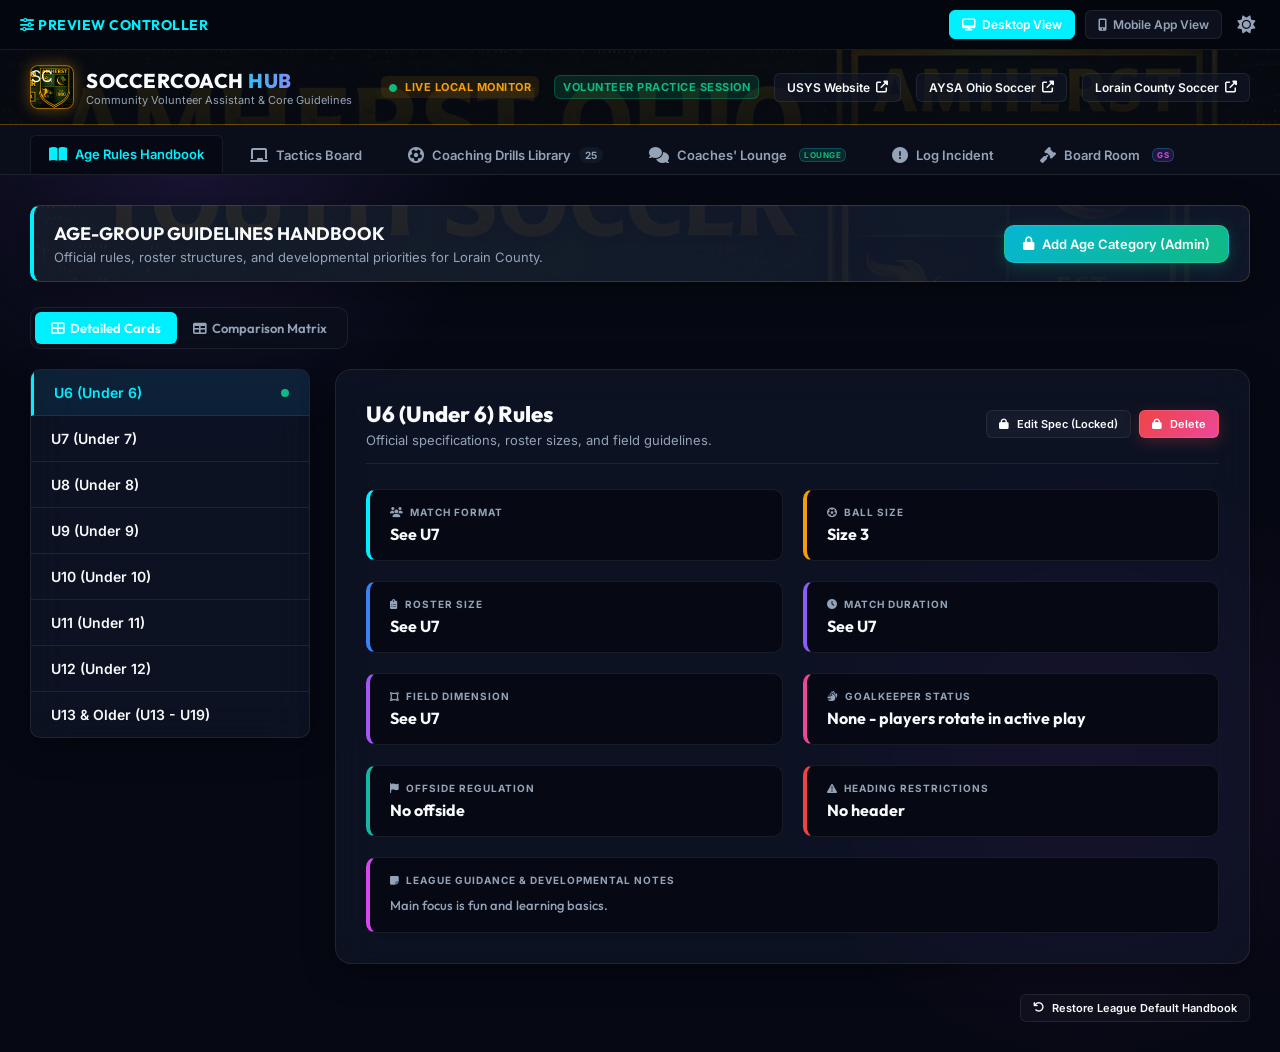
==== index.html @ 6dbfb620 "Add files via upload" ====
<!DOCTYPE html>
<html lang="en">
<head>
  <meta charset="UTF-8">
  <meta name="viewport" content="width=device-width, initial-scale=1.0">
  <title>SoccerCoach Hub - Volunteer Coaching App</title>
  <!-- FontAwesome Icons -->
  <link rel="stylesheet" href="https://cdnjs.cloudflare.com/ajax/libs/font-awesome/6.4.0/css/all.min.css">
  <!-- Main Stylesheet -->
  <link rel="stylesheet" href="app.css">
  <!-- PWA Manifest -->
  <link rel="manifest" href="manifest.json">
  <meta name="theme-color" content="#0f172a">
  <link rel="icon" type="image/png" href="https://cdn-icons-png.flaticon.com/512/53/53283.png">
</head>
<body>

  <!-- Top Display Layout Selector -->
  <header class="mode-selector">
    <div class="selector-title">
      <i class="fas fa-sliders-h"></i> PREVIEW CONTROLLER
    </div>
    <div class="selector-buttons">
      <button id="layout-desktop" class="btn-mode active">
        <i class="fas fa-desktop"></i> Desktop View
      </button>
      <button id="layout-mobile" class="btn-mode">
        <i class="fas fa-mobile-alt"></i> Mobile App View
      </button>
      <button id="theme-toggle" class="btn-theme-toggle" title="Toggle Dark/Light Mode">
        <i class="fas fa-sun"></i>
      </button>
    </div>
  </header>

  <!-- App Wrapper -->
  <div class="app-container">

    <!-- 1. MOBILE DEVICE FRAME PREVIEW -->
    <div id="mobile-view-wrapper" class="device-frame-wrapper">
      <div class="iphone-frame">
        <div class="dynamic-island"></div>
        <div class="iphone-status-bar">
          <span>4:49</span>
          <div style="display: flex; gap: 4px; align-items: center;">
            <i class="fas fa-signal"></i>
            <i class="fas fa-wifi"></i>
            <i class="fas fa-battery-full"></i>
          </div>
        </div>
        
        <!-- Mobile Main App Viewport -->
        <div class="iphone-screen">
          <!-- Views will be moved here in Mobile mode -->
          <div id="mobile-app-header" style="padding: 15px 20px; background: var(--bg-sidebar); border-bottom: 1px solid var(--border-color); display: flex; justify-content: space-between; align-items: center;">
            <span style="font-family: var(--font-title); font-size: 16px; font-weight: 800; color: var(--primary);">SoccerCoach PWA</span>
            <span class="badge-item hub" style="font-size: 9px; padding: 2px 6px;">Mobile Mode</span>
          </div>
          
          <div id="mobile-view-content-target">
            <!-- App views dynamically move in here -->
          </div>

          <!-- Bottom Navigation Tab Bar (Simulated Mobile Nav) -->
          <nav class="mobile-nav-bar">
            <button class="mobile-nav-item active" data-view="handbook">
              <i class="fas fa-book"></i>
              <span>Handbook</span>
            </button>
            <button class="mobile-nav-item" data-view="lineup">
              <i class="fas fa-chalkboard"></i>
              <span>Tactics</span>
            </button>
            <button class="mobile-nav-item" data-view="drills">
              <i class="fas fa-futbol"></i>
              <span>Drills</span>
            </button>
            <button class="mobile-nav-item" data-view="lounge">
              <i class="fas fa-comments"></i>
              <span>Lounge</span>
            </button>
            <button class="mobile-nav-item" data-view="complaints">
              <i class="fas fa-exclamation-triangle"></i>
              <span>Log Incident</span>
            </button>
            <button class="mobile-nav-item" data-view="board">
              <i class="fas fa-lock"></i>
              <span>Board Room</span>
            </button>
          </nav>
          <div class="home-indicator"></div>
        </div>
      </div>
    </div>

    <!-- 2. DESKTOP PORTAL PREVIEW -->
    <div id="desktop-view-wrapper" class="desktop-portal-wrapper">
      <!-- Desktop Hub Header (matches Screenshot 2) -->
      <header class="desktop-header">
        <div class="logo-section">
          <div class="app-logo">SC</div>
          <div class="logo-text">
            <h1>SOCCERCOACH <span>HUB</span></h1>
            <p>Community Volunteer Assistant & Core Guidelines</p>
          </div>
        </div>
        <div class="header-badges-links">
          <span class="badge-item monitor"><i class="fas fa-circle" style="color: var(--success); font-size: 8px; margin-right: 4px;"></i> Live Local Monitor</span>
          <span class="badge-item practice">Volunteer Practice Session</span>
          <a href="https://www.usys.org" target="_blank" class="header-link-btn">USYS Website <i class="fas fa-external-link-alt"></i></a>
          <a href="https://www.ohioathletics.org" target="_blank" class="header-link-btn">AYSA Ohio Soccer <i class="fas fa-external-link-alt"></i></a>
          <a href="#" class="header-link-btn">Lorain County Soccer <i class="fas fa-external-link-alt"></i></a>
        </div>
      </header>

      <!-- Desktop Tabs Bar (matches Screenshot 2) -->
      <nav class="desktop-nav-tabs">
        <button class="nav-tab-btn active" data-view="handbook">
          <i class="fas fa-book-open"></i> Age Rules Handbook
        </button>
        <button class="nav-tab-btn" data-view="lineup">
          <i class="fas fa-chalkboard"></i> Tactics Board
        </button>
        <button class="nav-tab-btn" data-view="drills">
          <i class="fas fa-futbol"></i> Coaching Drills Library <span class="tab-count drills-count-badge">5</span>
        </button>
        <button class="nav-tab-btn" data-view="lounge">
          <i class="fas fa-comments"></i> Coaches' Lounge <span class="badge-item hub" style="font-size: 8px; background: rgba(16,185,129,0.15); color: var(--success); padding: 1px 4px; margin-left: 4px;">LOUNGE</span>
        </button>
        <button class="nav-tab-btn" data-view="complaints">
          <i class="fas fa-exclamation-circle"></i> Log Incident
        </button>
        <button class="nav-tab-btn" data-view="board">
          <i class="fas fa-gavel"></i> Board Room <span class="badge-item hub" style="font-size: 8px; background: rgba(139,92,246,0.15); color: var(--accent); padding: 1px 4px; margin-left: 4px;">GS</span>
        </button>
      </nav>

      <!-- Desktop Main Viewport -->
      <div id="desktop-view-content-target" class="desktop-content-area">
        <!-- App views dynamically move in here -->
      </div>
    </div>

  </div>

  <!-- ========================================== -->
  <!-- REPOSITORIED APP VIEWS (SHARED CONTAINER)  -->
  <!-- ========================================== -->
  <div id="app-views-container">
    <div id="app-views">

      <!-- ========================================== -->
      <!-- VIEW: AGE RULES HANDBOOK                  -->
      <!-- ========================================== -->
      <section id="view-handbook" class="view-section active">
        <div class="welcome-banner">
          <div class="banner-text">
            <h2>AGE-GROUP GUIDELINES HANDBOOK</h2>
            <p>Official rules, roster structures, and developmental priorities for Lorain County.</p>
          </div>
          <button id="btn-add-agegroup" class="btn btn-success" onclick="openAddAgeGroupModal()">
            <i class="fas fa-plus"></i> Add Age Category
          </button>
        </div>

        <!-- Segmented Control View Selector -->
        <div class="segmented-control">
          <button id="handbook-view-cards-btn" class="btn-segmented active" onclick="toggleHandbookView('cards')">
            <i class="fas fa-th-large"></i> Detailed Cards
          </button>
          <button id="handbook-view-table-btn" class="btn-segmented" onclick="toggleHandbookView('table')">
            <i class="fas fa-table"></i> Comparison Matrix
          </button>
        </div>

        <!-- 1. Detailed Cards View -->
        <div id="handbook-cards-view" class="handbook-layout">
          <!-- Desktop/Mobile Sidebar list will render here -->
          <div id="handbook-list-desktop" class="sidebar-list"></div>
          
          <!-- Selected specifications display card -->
          <div class="handbook-details-wrapper">
            <div id="handbook-details-desktop" class="handbook-details"></div>
          </div>
        </div>

        <!-- 2. Comparison Table View -->
        <div id="handbook-table-view" class="table-view-wrapper" style="display: none;">
          <div class="table-responsive">
            <table class="comparison-table">
              <thead>
                <tr>
                  <th>Age Category</th>
                  <th>Match Format</th>
                  <th>Roster Size</th>
                  <th>Ball Size</th>
                  <th>Field Dimension</th>
                  <th>Match Duration</th>
                  <th>Offside Regulation</th>
                  <th>Heading Restrictions</th>
                  <th>Goalkeeper Status</th>
                  <th>Developmental Notes</th>
                </tr>
              </thead>
              <tbody id="comparison-table-body">
                <!-- Loaded Dynamically -->
              </tbody>
            </table>
          </div>
        </div>

        <div style="margin-top: 30px; display: flex; justify-content: flex-end;">
          <button class="btn btn-secondary btn-small" onclick="restoreHandbookDefaults()">
            <i class="fas fa-undo"></i> Restore League Default Handbook
          </button>
        </div>
      </section>

      <!-- ========================================== -->
      <!-- VIEW: TACTICS BOARD (LINEUP BUILDER)       -->
      <!-- ========================================== -->
      <section id="view-lineup" class="view-section">
        <div class="welcome-banner" style="border-left-color: #f59e0b;">
          <div class="banner-text">
            <h2>SOCCER FIELD TACTICS BOARD</h2>
            <p>Drag and drop player markers to set up formations. Customize names to show volunteer coaches and players where to line up.</p>
          </div>
          <button class="btn btn-secondary btn-small" onclick="resetPlayerPositions()">
            <i class="fas fa-undo"></i> Reset Layout
          </button>
        </div>

        <div class="tactics-layout">
          <!-- Field container -->
          <div class="soccer-field-wrapper">
            <div class="soccer-field" id="tactics-field">
              <div class="field-midline"></div>
              <div class="field-center-circle"></div>
              <div class="field-penalty-box-top"></div>
              <div class="field-penalty-box-bottom"></div>
              
              <!-- Draggable Player Tokens rendered via JS -->
            </div>
          </div>

          <!-- Players Names Input Panel -->
          <div class="tactics-inputs-panel">
            <h3 class="widget-title"><i class="fas fa-user-edit"></i> Edit Player Names</h3>
            <p style="font-size: 12px; color: var(--text-muted); margin-bottom: 15px;">Names entered below will sync automatically with the field tokens.</p>
            <div class="player-inputs-grid" id="player-inputs-container">
              <!-- JS will render 14 inputs -->
            </div>
          </div>
        </div>
      </section>

      <!-- ========================================== -->
      <!-- VIEW: DRILLS LIBRARY                      -->
      <!-- ========================================== -->
      <section id="view-drills" class="view-section">
        <div class="welcome-banner" style="border-left-color: var(--primary);">
          <div class="banner-text">
            <h2>COACHING DRILLS LIBRARY</h2>
            <p>Browse passing, dribbling, and physical drill guides. Add/edit walkthrough videos dynamically.</p>
          </div>
          <button id="btn-create-drill" class="btn btn-primary" onclick="openAddDrillModal()">
            <i class="fas fa-plus"></i> Create Drill
          </button>
        </div>

        <!-- Drills Catalog View Container -->
        <div id="drills-list-container">
          <div class="drills-filter-bar">
            <div class="search-wrapper">
              <i class="fas fa-search"></i>
              <input type="text" id="drill-search" class="search-input" placeholder="Search drills, keywords, focus...">
            </div>
            
            <div class="filter-controls">
              <select id="drill-filter-age" class="filter-select">
                <option value="all">Any Age</option>
                <option value="u6">U6 Groups</option>
                <option value="u7">U7 Groups</option>
                <option value="u8">U8 Groups</option>
                <option value="u9">U9-U10 Groups</option>
                <option value="u11">U11-U12 Groups</option>
                <option value="u13-older">U13+ Groups</option>
              </select>

              <select id="drill-filter-type" class="filter-select">
                <option value="all">All Focuses</option>
                <option value="passing">Passing</option>
                <option value="dribbling">Dribbling</option>
                <option value="shooting">Shooting</option>
                <option value="defending">Defending</option>
                <option value="peewee games">PeeWee Games</option>
              </select>
            </div>
          </div>

          <div id="drills-grid-container" class="drills-grid">
            <!-- Drills card catalog rendered via JS -->
          </div>
        </div>

        <!-- Drill Detailed View Container (Hidden by default, loaded via JS) -->
        <div id="drill-detail-container" style="display: none;"></div>
      </section>

      <!-- ========================================== -->
      <!-- VIEW: COACHES LOUNGE (BLOG & PRACTICE PLANS)-->
      <!-- ========================================== -->
      <section id="view-lounge" class="view-section">
        <div class="welcome-banner" style="border-left-color: var(--success);">
          <div class="banner-text">
            <h2>COACHES' LOUNGE & CORNER</h2>
            <p>Read community board tips, coaching philosophies, and access standard training blueprints.</p>
          </div>
          <button class="btn btn-success" onclick="openAddBlogModal()">
            <i class="fas fa-edit"></i> Write Article
          </button>
        </div>

        <div class="lounge-layout">
          <div class="blog-posts-list">
            <h3 class="widget-title"><i class="fas fa-newspaper"></i> Best Practices & Shared Advice</h3>
            <div id="blog-posts-container">
              <!-- Render blog cards -->
            </div>
          </div>

          <div class="sidebar-practice-plans">
            <div class="plans-widget">
              <h3 class="widget-title"><i class="fas fa-file-pdf"></i> Standard Practice Plans</h3>
              <div id="practice-plans-container" class="plans-list">
                <!-- Render practice plan links -->
              </div>
            </div>
          </div>
        </div>
      </section>

      <!-- ========================================== -->
      <!-- VIEW: INCIDENT COMPLAINT LOGGER           -->
      <!-- ========================================== -->
      <section id="view-complaints" class="view-section">
        <div class="welcome-banner complaint-banner">
          <div class="banner-text">
            <h2>OFFICIAL INCIDENT REPORT LOGGER</h2>
            <p>Coaches, log concerns regarding referee conduct, parent behavior, or field safety. Reports are sent directly to the board.</p>
          </div>
        </div>

        <div class="form-card">
          <!-- Submission Alert Banner -->
          <div id="complaint-success-alert" class="alert-box success">
            <i class="fas fa-check-circle"></i> <strong>Report Submitted Successfully!</strong> Assigned Tracking Code: <span class="inc-id-placeholder">INC-1025</span>. The board reps have been alerted.
          </div>

          <form id="ref-complaint-form">
            <div class="form-grid">
              <div class="form-group">
                <label class="form-label" for="complaint-type">Incident Type</label>
                <select id="complaint-type" class="form-select" required>
                  <option value="referee">Referee Conduct / Performance</option>
                  <option value="parents">Opposing Sideline / Parent Conduct</option>
                  <option value="incident">General Field Incident / Safety Hazard</option>
                </select>
              </div>

              <div class="form-group">
                <label class="form-label" for="complaint-reporter">Your Name, Team & Club</label>
                <input type="text" id="complaint-reporter" class="form-input" placeholder="e.g. Coach Bob (U11 Elyria Rec)" required>
              </div>

              <div class="form-group">
                <label class="form-label" for="complaint-subject">Incident Subject</label>
                <input type="text" id="complaint-subject" class="form-input" placeholder="e.g. Center Ref screaming at children" required>
              </div>

              <div class="form-group">
                <label class="form-label" for="complaint-opponent">Opponent Community / Parent Group</label>
                <input type="text" id="complaint-opponent" class="form-input" placeholder="e.g. Amherst Soccer Club parents" required>
              </div>

              <div class="form-group full-width">
                <label class="form-label" for="complaint-details">Full Incident Details</label>
                <textarea id="complaint-details" class="form-input" placeholder="Please describe exactly what occurred, timestamps, specific words used, and names if possible..." required></textarea>
              </div>
            </div>

            <div style="display: flex; justify-content: flex-end;">
              <button type="submit" class="btn btn-primary">
                <i class="fas fa-paper-plane"></i> File Official Incident Report
              </button>
            </div>
          </form>
        </div>
      </section>

      <!-- ========================================== -->
      <!-- VIEW: HIDDEN BOARD PORTAL                  -->
      <!-- ========================================== -->
      <section id="view-board" class="view-section">
        <!-- 1. Authenticate secret area panel -->
        <div id="board-login-section" class="board-login-card">
          <div class="login-icon"></div>
          <h2>Board Secret Access Area</h2>
          <p>Authorized personnel only. Access enables sync workflows, virtual meets, referee logs, and task boards.</p>
          
          <form onsubmit="submitBoardLogin(event)">
            <div class="form-group" style="margin-bottom: 20px;">
              <input type="password" id="board-passcode-input" class="form-input" style="text-align: center; letter-spacing: 4px; font-size: 18px;" placeholder="••••••••" required>
              <span style="font-size: 11px; color: var(--text-muted); margin-top: 8px;">Hint: admin passcode is <strong>board123</strong></span>
            </div>
            <button type="submit" class="btn btn-primary btn-full">
              <i class="fas fa-unlock"></i> Authenticate Board Representative
            </button>
          </form>
        </div>

        <!-- 2. Authenticated Board Portal Workspace -->
        <div id="board-workspace-section" style="display: none;">
          <div class="welcome-banner board-banner">
            <div class="banner-text">
              <h2>BOARD ADMINISTRATIVE CENTER</h2>
              <p>Sync calendars, track county tasks, manage incident reports, and review logs.</p>
            </div>
            <button class="btn btn-danger" onclick="logoutBoard()">
              <i class="fas fa-sign-out-alt"></i> Logout Portal
            </button>
          </div>

          <!-- Sync and Meeting Management Grid -->
          <div class="board-dashboard-grid">
            
            <!-- Workflow and Meetings Simulator Pane -->
            <div>
              <div class="sync-widget-card">
                <div style="display:flex; justify-content:space-between; align-items:center; margin-bottom:15px;">
                  <h3 style="font-family: var(--font-title); font-size:16px;"><i class="fab fa-google"></i> Google Calendar & Meet Sync</h3>
                  <button id="btn-google-sync" class="btn btn-secondary btn-small" onclick="syncGoogleAccounts()">
                    <i class="fab fa-google"></i> Sync Google Account
                  </button>
                </div>
                
                <div id="google-sync-indicator" class="sync-status-indicator">
                  <span>Google Workspace Connection</span>
                  <span class="sync-pill">Offline</span>
                </div>

                <div id="google-meetings-list" class="sync-meetings-list">
                  <!-- Synced meeting cards loaded here -->
                </div>
              </div>

              <!-- Workflow Task Kanban board -->
              <div class="board-section-title">
                <span><i class="fas fa-tasks"></i> Workflow Kanban Board (County Meetings & Tasks)</span>
                <button class="btn btn-primary btn-small" onclick="openAddTaskModal()">
                  <i class="fas fa-plus"></i> Assign Task
                </button>
              </div>

              <div class="kanban-board">
                <!-- Column: To Do -->
                <div class="kanban-column">
                  <div class="column-header">
                    <span class="column-title"><i class="fas fa-list-ul" style="color: var(--danger);"></i> To Do <span class="count" id="count-todo">0</span></span>
                  </div>
                  <div id="kanban-todo" class="kanban-cards-container"></div>
                </div>

                <!-- Column: In Progress -->
                <div class="kanban-column">
                  <div class="column-header">
                    <span class="column-title"><i class="fas fa-spinner" style="color: var(--warning);"></i> Active <span class="count" id="count-progress">0</span></span>
                  </div>
                  <div id="kanban-progress" class="kanban-cards-container"></div>
                </div>

                <!-- Column: Done -->
                <div class="kanban-column">
                  <div class="column-header">
                    <span class="column-title"><i class="fas fa-check-circle" style="color: var(--success);"></i> Resolved <span class="count" id="count-done">0</span></span>
                  </div>
                  <div id="kanban-done" class="kanban-cards-container"></div>
                </div>
              </div>
            </div>

            <!-- Sidebars: System Logs and Complaints Logger Tracker -->
            <div style="display:flex; flex-direction:column; gap:25px;">
              <!-- Incident Archives -->
              <div class="complaints-section-card">
                <h3 class="widget-title" style="margin-bottom:15px; border-bottom:1px solid var(--border-color); padding-bottom:8px;">
                  <i class="fas fa-shield-alt"></i> Logged Coach Complaints
                </h3>
                <div id="board-complaints-container" class="complaints-list">
                  <!-- Complaints display loaded via JS -->
                </div>
              </div>

              <!-- Console logs tracker widget -->
              <div class="logs-widget">
                <h3 class="widget-title" style="margin-bottom:10px;"><i class="fas fa-terminal"></i> Administrative System Logs</h3>
                <div id="system-logs-container" class="logs-list"></div>
              </div>
            </div>

          </div>
        </div>
      </section>

    </div>
  </div>

  <!-- ========================================== -->
  <!-- SYSTEM MODALS CONTAINER                    -->
  <!-- ========================================== -->

  <!-- MODAL: Age Group Specifications -->
  <div id="modal-agegroup" class="modal-overlay">
    <div class="modal-content">
      <div class="modal-header">
        <h3 id="agegroup-modal-title">Edit Age Category Specs</h3>
        <button class="modal-close" onclick="closeModal('modal-agegroup')">&times;</button>
      </div>
      <form id="agegroup-form" onsubmit="saveAgeGroup(event)">
        <div class="modal-body">
          <input type="hidden" id="agegroup-id-input">
          <div class="form-grid">
            <div class="form-group full-width">
              <label class="form-label" for="agegroup-name">Category Title (e.g. U7 (Under 7))</label>
              <input type="text" id="agegroup-name" class="form-input" required>
            </div>
            <div class="form-group">
              <label class="form-label" for="agegroup-format">Match Format</label>
              <input type="text" id="agegroup-format" class="form-input" placeholder="e.g. 4v4 no GK" required>
            </div>
            <div class="form-group">
              <label class="form-label" for="agegroup-ball">Ball Size</label>
              <input type="text" id="agegroup-ball" class="form-input" placeholder="e.g. Size 3" required>
            </div>
            <div class="form-group">
              <label class="form-label" for="agegroup-roster">Roster Size</label>
              <input type="text" id="agegroup-roster" class="form-input" placeholder="e.g. Max 8 players" required>
            </div>
            <div class="form-group">
              <label class="form-label" for="agegroup-duration">Match Duration</label>
              <input type="text" id="agegroup-duration" class="form-input" placeholder="e.g. 4 x 10 mins" required>
            </div>
            <div class="form-group">
              <label class="form-label" for="agegroup-field">Field Dimension</label>
              <input type="text" id="agegroup-field" class="form-input" placeholder="e.g. 30 x 20 yds" required>
            </div>
            <div class="form-group">
              <label class="form-label" for="agegroup-gk">Goalkeeper Status</label>
              <input type="text" id="agegroup-gk" class="form-input" placeholder="e.g. None" required>
            </div>
            <div class="form-group">
              <label class="form-label" for="agegroup-offside">Offside Regulation</label>
              <input type="text" id="agegroup-offside" class="form-input" placeholder="e.g. No offside" required>
            </div>
            <div class="form-group">
              <label class="form-label" for="agegroup-heading">Heading Restrictions</label>
              <input type="text" id="agegroup-heading" class="form-input" placeholder="e.g. Ban" required>
            </div>
            <div class="form-group full-width">
              <label class="form-label" for="agegroup-notes">League Developmental Notes</label>
              <textarea id="agegroup-notes" class="form-input" placeholder="e.g. Main focus is fun and learning basics..." style="min-height: 80px;"></textarea>
            </div>
          </div>
        </div>
        <div class="modal-footer">
          <button type="button" class="btn btn-secondary" onclick="closeModal('modal-agegroup')">Cancel</button>
          <button type="submit" class="btn btn-success">Save Specifications</button>
        </div>
      </form>
    </div>
  </div>

  <!-- MODAL: Drill Add / Edit -->
  <div id="modal-drill" class="modal-overlay">
    <div class="modal-content" style="max-width: 600px;">
      <div class="modal-header">
        <h3 id="drill-modal-title">Add Training Drill</h3>
        <button class="modal-close" onclick="closeModal('modal-drill')">&times;</button>
      </div>
      <form id="drill-form" onsubmit="saveDrill(event)">
        <div class="modal-body">
          <input type="hidden" id="drill-id-input">
          <div class="form-grid">
            <div class="form-group">
              <label class="form-label" for="drill-title">Drill Name</label>
              <input type="text" id="drill-title" class="form-input" placeholder="e.g. Gate Passing" required>
            </div>
            <div class="form-group">
              <label class="form-label" for="drill-type">Focus Area</label>
              <select id="drill-type" class="form-select" required>
                <option value="Passing">Passing</option>
                <option value="Dribbling">Dribbling</option>
                <option value="Shooting">Shooting</option>
                <option value="Defending">Defending</option>
                <option value="PeeWee Games">PeeWee Games</option>
              </select>
            </div>
            <div class="form-group">
              <label class="form-label" for="drill-ageRange">Target Age Group Range</label>
              <select id="drill-ageRange" class="form-select" required>
                <!-- Loaded Dynamically -->
              </select>
            </div>
            <div class="form-group">
              <label class="form-label" for="drill-duration">Duration (mins)</label>
              <input type="text" id="drill-duration" class="form-input" placeholder="e.g. 15 mins" required>
            </div>
            <div class="form-group">
              <label class="form-label" for="drill-imageUrl">Cover Image URL (Optional)</label>
              <input type="url" id="drill-imageUrl" class="form-input" placeholder="e.g. https://images.unsplash.com/photo...">
            </div>
            <div class="form-group">
              <label class="form-label" for="drill-youtubeUrl">YouTube Walkthrough Video URL (Optional)</label>
              <input type="url" id="drill-youtubeUrl" class="form-input" placeholder="e.g. https://www.youtube.com/watch?v=...">
            </div>
            <div class="form-group full-width">
              <label class="form-label" for="drill-description">Drill Setup & Rules (What to do)</label>
              <textarea id="drill-description" class="form-input" style="min-height: 80px;" placeholder="Explain the set up, space grid, number of cones, and how the drill is run..." required></textarea>
            </div>
            <div class="form-group full-width">
              <label class="form-label" for="drill-whyImportant">Developmental Focus (Why it helps)</label>
              <textarea id="drill-whyImportant" class="form-input" style="min-height: 60px;" placeholder="Explain how this translates to game situations, touches on the ball, or tactical awareness..." required></textarea>
            </div>
            <div class="form-group full-width">
              <label class="form-label" for="drill-pointers">Coaching Tips (Pointers)</label>
              <textarea id="drill-pointers" class="form-input" style="min-height: 60px;" placeholder="List visual cues, body stances, foot parts, or questions coaches should ask players..." required></textarea>
            </div>
          </div>
        </div>
        <div class="modal-footer">
          <button type="button" class="btn btn-secondary" onclick="closeModal('modal-drill')">Cancel</button>
          <button type="submit" class="btn btn-primary">Save Drill Template</button>
        </div>
      </form>
    </div>
  </div>

  <!-- MODAL: Blog Entry -->
  <div id="modal-blog" class="modal-overlay">
    <div class="modal-content">
      <div class="modal-header">
        <h3>Publish Coaches' Lounge Blog</h3>
        <button class="modal-close" onclick="closeModal('modal-blog')">&times;</button>
      </div>
      <form id="blog-form" onsubmit="saveBlog(event)">
        <div class="modal-body">
          <div class="form-group" style="margin-bottom:15px;">
            <label class="form-label" for="blog-title">Article Title</label>
            <input type="text" id="blog-title" class="form-input" placeholder="e.g. Play Practice Play Methodology in Rec Leagues" required>
          </div>
          <div class="form-group" style="margin-bottom:15px;">
            <label class="form-label" for="blog-author">Author Name</label>
            <input type="text" id="blog-author" class="form-input" placeholder="e.g. Coach Miller" required>
          </div>
          <div class="form-group">
            <label class="form-label" for="blog-content">Article Content</label>
            <textarea id="blog-content" class="form-input" style="min-height: 180px;" placeholder="Share your experiences, drill adaptations, coaching guidelines, and lessons learned..." required></textarea>
          </div>
        </div>
        <div class="modal-footer">
          <button type="button" class="btn btn-secondary" onclick="closeModal('modal-blog')">Cancel</button>
          <button type="submit" class="btn btn-success">Publish Post</button>
        </div>
      </form>
    </div>
  </div>

  <!-- MODAL: Kanban Board Task Add / Edit -->
  <div id="modal-task" class="modal-overlay">
    <div class="modal-content">
      <div class="modal-header">
        <h3 id="task-modal-title">Assign Board Task</h3>
        <button class="modal-close" onclick="closeModal('modal-task')">&times;</button>
      </div>
      <form id="task-form" onsubmit="saveTask(event)">
        <div class="modal-body">
          <input type="hidden" id="task-id-input">
          <div class="form-grid">
            <div class="form-group full-width">
              <label class="form-label" for="task-title">Task Description / Checklist item</label>
              <input type="text" id="task-title" class="form-input" placeholder="e.g. Check ref availability for Lorain game" required>
            </div>
            
            <div class="form-group">
              <label class="form-label" for="task-status">Workflow Status</label>
              <select id="task-status" class="form-select" required>
                <option value="todo">To Do</option>
                <option value="in-progress">In Progress</option>
                <option value="done">Resolved / Complete</option>
              </select>
            </div>

            <div class="form-group">
              <label class="form-label" for="task-tag">Workflow Category</label>
              <select id="task-tag" class="form-select" required>
                <option value="general">General Task</option>
                <option value="ref">Referee Incident</option>
                <option value="complaint">Parent Complaint</option>
                <option value="meeting">County Meeting Item</option>
              </select>
            </div>

            <div class="form-group">
              <label class="form-label" for="task-assignee">Assigned Board Rep</label>
              <input type="text" id="task-assignee" class="form-input" placeholder="e.g. John S. (Ref Rep)" required>
            </div>

            <div class="form-group">
              <label class="form-label" for="task-dueDate">Due Date</label>
              <input type="date" id="task-dueDate" class="form-input" required>
            </div>
          </div>
        </div>
        <div class="modal-footer" style="justify-content: space-between;">
          <button type="button" id="btn-delete-task" class="btn btn-danger btn-small" onclick="deleteTask()">
            <i class="fas fa-trash-alt"></i> Delete Card
          </button>
          <div style="display: flex; gap: 10px;">
            <button type="button" class="btn btn-secondary" onclick="closeModal('modal-task')">Cancel</button>
            <button type="submit" class="btn btn-primary">Save Assignment</button>
          </div>
        </div>
      </form>
    </div>
  </div>

  <!-- Main JavaScript Logic -->
  <script src="app.js"></script>
</body>
</html>
---- app.css ----
/* Google Fonts */
@import url('https://fonts.googleapis.com/css2?family=Inter:wght@300;400;500;600;700&family=Outfit:wght@400;500;600;700;800&display=swap');

/* Color Variables & Reset */
:root {
  --font-title: 'Outfit', 'Inter', -apple-system, BlinkMacSystemFont, sans-serif;
  --font-body: 'Inter', -apple-system, BlinkMacSystemFont, sans-serif;
  
  /* Slate/Teal color theme */
  --bg-main: #060913;
  --bg-card: rgba(17, 24, 39, 0.65);
  --bg-sidebar: #090e1a;
  --bg-header: #03060c;
  --bg-input: #121824;
  
  --border-color: rgba(255, 255, 255, 0.08);
  --text-main: #f8fafc;
  --text-muted: #94a3b8;
  --text-dark: #0f172a;
  
  --primary: #00f0ff; /* Neon cyan */
  --primary-hover: #0ea5e9;
  --success: #10b981;
  --success-hover: #059669;
  --warning: #f59e0b;
  --danger: #ef4444;
  --danger-hover: #dc2626;
  --accent: #d946ef; /* Magenta */
  
  --radius-sm: 6px;
  --radius-md: 10px;
  --radius-lg: 16px;
  --shadow: 0 8px 32px 0 rgba(0, 0, 0, 0.37);
  --shadow-lg: 0 10px 15px -3px rgb(0 0 0 / 0.3), 0 4px 6px -4px rgb(0 0 0 / 0.3);
  --transition: all 0.25s cubic-bezier(0.4, 0, 0.2, 1);
}

/* Light Theme overrides */
body.light-theme {
  --bg-main: #f1f5f9;
  --bg-card: rgba(255, 255, 255, 0.9);
  --bg-sidebar: #f8fafc;
  --bg-header: #0f172a; /* Keep dark header for premium look */
  --bg-input: #f1f5f9;
  
  --border-color: #cbd5e1;
  --text-main: #0f172a;
  --text-muted: #64748b;
  
  --primary: #0284c7;
  --accent: #8b5cf6;
  --shadow: 0 4px 6px -1px rgb(0 0 0 / 0.05), 0 2px 4px -2px rgb(0 0 0 / 0.05);
  --shadow-lg: 0 10px 15px -3px rgb(0 0 0 / 0.1), 0 4px 6px -4px rgb(0 0 0 / 0.1);
}

* {
  box-sizing: border-box;
  margin: 0;
  padding: 0;
}

body {
  font-family: var(--font-body);
  background-color: var(--bg-main);
  color: var(--text-main);
  min-height: 100vh;
  display: flex;
  flex-direction: column;
  overflow-x: hidden;
  position: relative;
  transition: background-color 0.3s ease;
}

body::before {
  content: '';
  position: fixed;
  top: -20%;
  left: -10%;
  width: 50vw;
  height: 50vw;
  background: radial-gradient(circle, rgba(139, 92, 246, 0.15) 0%, rgba(0, 0, 0, 0) 70%);
  pointer-events: none;
  z-index: -2;
}

body::after {
  content: '';
  position: fixed;
  bottom: -20%;
  right: -10%;
  width: 50vw;
  height: 50vw;
  background: radial-gradient(circle, rgba(217, 70, 239, 0.1) 0%, rgba(0, 0, 0, 0) 70%);
  pointer-events: none;
  z-index: -2;
}

body.light-theme::before, body.light-theme::after {
  background: none;
}

/* View Mode Toggles */
.mode-selector {
  background: var(--bg-header);
  border-bottom: 1px solid var(--border-color);
  padding: 10px 20px;
  display: flex;
  justify-content: space-between;
  align-items: center;
  z-index: 100;
}

.selector-title {
  font-family: var(--font-title);
  font-size: 14px;
  font-weight: 700;
  color: var(--primary);
  letter-spacing: 0.5px;
}

.selector-buttons {
  display: flex;
  gap: 10px;
}

.btn-mode {
  background: var(--bg-card);
  color: var(--text-muted);
  border: 1px solid var(--border-color);
  padding: 6px 12px;
  border-radius: var(--radius-sm);
  cursor: pointer;
  font-family: var(--font-body);
  font-size: 12px;
  font-weight: 600;
  display: flex;
  align-items: center;
  gap: 6px;
  transition: var(--transition);
}

.btn-mode.active, .btn-mode:hover {
  background: var(--primary);
  color: white;
  border-color: var(--primary);
}

.btn-theme-toggle {
  background: transparent;
  border: none;
  font-size: 18px;
  cursor: pointer;
  color: var(--text-muted);
  padding: 5px;
  border-radius: 50%;
  display: flex;
  align-items: center;
  justify-content: center;
  transition: var(--transition);
}

.btn-theme-toggle:hover {
  color: var(--primary);
  background: rgba(255,255,255,0.05);
}

/* Simulated Devices Wrapper */
.app-container {
  flex: 1;
  display: flex;
  justify-content: center;
  align-items: stretch;
  position: relative;
  width: 100%;
}

/* --- MOBILE MOCKUP LAYOUT --- */
.device-frame-wrapper {
  display: none; /* Controlled by active layout mode */
  padding: 30px 10px;
  width: 100%;
  max-width: 450px;
  margin: 0 auto;
}

.iphone-frame {
  background: #000;
  border-radius: 48px;
  box-shadow: 0 25px 50px -12px rgba(0,0,0,0.5), 0 0 0 10px #1e293b;
  width: 100%;
  aspect-ratio: 9/19.5;
  min-height: 750px;
  position: relative;
  overflow: hidden;
  border: 4px solid #334155;
  display: flex;
  flex-direction: column;
}

/* Notch & Island */
.dynamic-island {
  background: #000;
  width: 110px;
  height: 30px;
  border-radius: 15px;
  position: absolute;
  top: 10px;
  left: 50%;
  transform: translateX(-50%);
  z-index: 1000;
  pointer-events: none;
}

.iphone-status-bar {
  height: 44px;
  background: #000;
  color: #fff;
  font-size: 12px;
  font-weight: 600;
  display: flex;
  justify-content: space-between;
  align-items: flex-end;
  padding: 0 30px 8px 30px;
  z-index: 999;
}

.iphone-screen {
  flex: 1;
  background: var(--bg-main);
  display: flex;
  flex-direction: column;
  overflow-y: auto;
  overflow-x: hidden;
  position: relative;
  padding-bottom: 70px; /* Space for bottom tab bar */
}

/* Custom scrollbar for mobile screen */
.iphone-screen::-webkit-scrollbar {
  width: 4px;
}
.iphone-screen::-webkit-scrollbar-thumb {
  background: var(--border-color);
  border-radius: 2px;
}

/* Mobile Bottom Tab Bar */
.mobile-nav-bar {
  position: absolute;
  bottom: 0;
  left: 0;
  right: 0;
  height: 65px;
  background: var(--bg-sidebar);
  border-top: 1px solid var(--border-color);
  display: flex;
  justify-content: space-around;
  align-items: center;
  padding-bottom: 12px;
  z-index: 998;
  box-shadow: 0 -4px 10px rgba(0,0,0,0.2);
}

.mobile-nav-item {
  display: flex;
  flex-direction: column;
  align-items: center;
  gap: 4px;
  background: transparent;
  border: none;
  color: var(--text-muted);
  font-family: var(--font-body);
  font-size: 10px;
  font-weight: 500;
  cursor: pointer;
  flex: 1;
  transition: var(--transition);
}

.mobile-nav-item i {
  font-size: 18px;
}

.mobile-nav-item.active {
  color: var(--primary);
  font-weight: 700;
}

/* Home Indicator bar for iOS */
.home-indicator {
  position: absolute;
  bottom: 4px;
  left: 50%;
  transform: translateX(-50%);
  width: 120px;
  height: 5px;
  background: #cbd5e1;
  border-radius: 3px;
  z-index: 1001;
  pointer-events: none;
}

/* --- DESKTOP PORTAL LAYOUT --- */
.desktop-portal-wrapper {
  display: flex;
  flex-direction: column;
  width: 100%;
  flex: 1;
}

/* Main Desktop Header */
.desktop-header {
  background: linear-gradient(rgba(7, 10, 18, 0.88), rgba(7, 10, 18, 0.94)), url('logo_bg.png');
  background-size: cover;
  background-position: center 25%;
  border-bottom: 1.5px solid rgba(245, 158, 11, 0.35); /* gold accent border */
  padding: 15px 30px;
  display: flex;
  justify-content: space-between;
  align-items: center;
  flex-wrap: wrap;
  gap: 15px;
}

.logo-section {
  display: flex;
  align-items: center;
  gap: 12px;
}

.app-logo {
  width: 44px;
  height: 44px;
  background-image: url('logo_bg.png');
  background-size: 250% auto; /* Zoom to isolate the shield */
  background-position: 96.5% 50%; /* Position shield in viewport */
  background-repeat: no-repeat;
  border-radius: 8px; /* Rounded corners match shield contour */
  border: 1.5px solid rgba(245, 158, 11, 0.6); /* Gold outline */
  box-shadow: 0 0 15px rgba(245, 158, 11, 0.4);
}

.logo-text h1 {
  font-family: var(--font-title);
  font-size: 20px;
  font-weight: 800;
  letter-spacing: 0.5px;
}

.logo-text h1 span {
  background: linear-gradient(90deg, #38bdf8, #818cf8);
  -webkit-background-clip: text;
  -webkit-text-fill-color: transparent;
}

.logo-text p {
  font-size: 11px;
  color: var(--text-muted);
}

.header-badges-links {
  display: flex;
  align-items: center;
  gap: 15px;
  flex-wrap: wrap;
}

.badge-item {
  font-size: 11px;
  font-weight: 700;
  padding: 4px 8px;
  border-radius: var(--radius-sm);
  text-transform: uppercase;
  letter-spacing: 0.5px;
}

.badge-item.hub {
  background: rgba(14, 165, 233, 0.15);
  color: var(--primary);
  border: 1px solid rgba(14, 165, 233, 0.3);
}

.badge-item.practice {
  background: rgba(16, 185, 129, 0.15);
  color: var(--success);
  border: 1px solid rgba(16, 185, 129, 0.3);
}

.badge-item.monitor {
  background: rgba(245, 158, 11, 0.1);
  color: var(--warning);
}

.header-link-btn {
  background: var(--bg-card);
  color: var(--text-main);
  border: 1px solid var(--border-color);
  padding: 6px 12px;
  border-radius: var(--radius-sm);
  text-decoration: none;
  font-size: 12px;
  font-weight: 600;
  display: flex;
  align-items: center;
  gap: 6px;
  transition: var(--transition);
}

.header-link-btn:hover {
  border-color: var(--primary);
  color: var(--primary);
}

/* Tab Horizontal Navigator - Desktop */
.desktop-nav-tabs {
  background: var(--bg-sidebar);
  border-bottom: 1px solid var(--border-color);
  padding: 10px 30px 0 30px;
  display: flex;
  gap: 8px;
  overflow-x: auto;
}

.nav-tab-btn {
  background: transparent;
  color: var(--text-muted);
  border: 1px solid transparent;
  border-bottom: none;
  padding: 10px 18px;
  font-family: var(--font-body);
  font-size: 13px;
  font-weight: 600;
  cursor: pointer;
  border-radius: var(--radius-sm) var(--radius-sm) 0 0;
  display: flex;
  align-items: center;
  gap: 8px;
  transition: var(--transition);
  white-space: nowrap;
}

.nav-tab-btn i {
  font-size: 16px;
}

.nav-tab-btn .tab-count {
  background: var(--bg-input);
  color: var(--text-muted);
  font-size: 10px;
  padding: 2px 6px;
  border-radius: 10px;
  font-weight: 700;
}

.nav-tab-btn:hover {
  color: var(--text-main);
  background: rgba(255, 255, 255, 0.02);
}

.nav-tab-btn.active {
  background: var(--bg-main);
  color: var(--primary);
  border-color: var(--border-color);
  border-bottom: 2px solid var(--bg-main);
  position: relative;
  z-index: 10;
}

.nav-tab-btn.active::after {
  content: '';
  position: absolute;
  bottom: -2px;
  left: 0;
  right: 0;
  height: 2px;
  background: var(--bg-main);
}

.desktop-content-area {
  flex: 1;
  padding: 30px;
  max-width: 1400px;
  width: 100%;
  margin: 0 auto;
}

/* --- COMMON VIEWS --- */
.view-section {
  display: none;
}

.view-section.active {
  display: block;
  animation: fadeIn 0.3s ease-out;
}

@keyframes fadeIn {
  from { opacity: 0; transform: translateY(8px); }
  to { opacity: 1; transform: translateY(0); }
}

/* Banner Component */
.welcome-banner {
  background: linear-gradient(90deg, rgba(21, 28, 44, 0.92) 0%, rgba(15, 23, 42, 0.96) 100%), url('logo_bg.png');
  background-size: cover;
  background-position: center;
  border: 1px solid rgba(245, 158, 11, 0.2);
  border-left: 4px solid var(--primary);
  border-radius: var(--radius-md);
  padding: 16px 20px;
  margin-bottom: 25px;
  display: flex;
  justify-content: space-between;
  align-items: center;
  gap: 15px;
  box-shadow: var(--shadow);
}

.welcome-banner.complaint-banner {
  border-left-color: var(--warning);
}

.welcome-banner.board-banner {
  border-left-color: var(--accent);
}

.banner-text h2 {
  font-family: var(--font-title);
  font-size: 18px;
  font-weight: 700;
  margin-bottom: 4px;
}

.banner-text p {
  font-size: 13px;
  color: var(--text-muted);
}

/* --- AGE RULES HANDBOOK VIEW --- */
.handbook-layout {
  display: grid;
  grid-template-columns: 280px 1fr;
  gap: 25px;
  align-items: start;
}

@media (max-width: 768px) {
  .handbook-layout {
    grid-template-columns: 1fr;
  }
}

.sidebar-list {
  background: var(--bg-card);
  border: 1px solid var(--border-color);
  border-radius: var(--radius-md);
  overflow: hidden;
  box-shadow: var(--shadow);
}

.sidebar-item {
  display: flex;
  justify-content: space-between;
  align-items: center;
  width: 100%;
  padding: 14px 20px;
  background: transparent;
  border: none;
  border-bottom: 1px solid var(--border-color);
  color: var(--text-main);
  font-family: var(--font-body);
  font-size: 14px;
  font-weight: 600;
  text-align: left;
  cursor: pointer;
  transition: var(--transition);
}

.sidebar-item:last-child {
  border-bottom: none;
}

.sidebar-item:hover {
  background: rgba(255, 255, 255, 0.02);
  padding-left: 24px;
}

.sidebar-item.active {
  background: rgba(14, 165, 233, 0.1);
  color: var(--primary);
  border-left: 3px solid var(--primary);
}

.sidebar-indicator {
  width: 8px;
  height: 8px;
  background: var(--success);
  border-radius: 50%;
  opacity: 0;
  transition: var(--transition);
}

.sidebar-item.active .sidebar-indicator {
  opacity: 1;
}

.handbook-details {
  background: var(--bg-card);
  border: 1px solid var(--border-color);
  border-radius: var(--radius-lg);
  padding: 30px;
  box-shadow: var(--shadow);
}

.details-header {
  display: flex;
  justify-content: space-between;
  align-items: center;
  border-bottom: 1px solid var(--border-color);
  padding-bottom: 15px;
  margin-bottom: 25px;
  flex-wrap: wrap;
  gap: 10px;
}

.details-header h2 {
  font-family: var(--font-title);
  font-size: 22px;
  font-weight: 800;
}

.details-header p {
  font-size: 13px;
  color: var(--text-muted);
  margin-top: 4px;
}

.action-row-buttons {
  display: flex;
  gap: 8px;
}

.spec-grid {
  display: grid;
  grid-template-columns: repeat(auto-fill, minmax(280px, 1fr));
  gap: 20px;
}

.spec-card {
  background: var(--bg-main);
  border: 1px solid var(--border-color);
  border-left: 4px solid var(--primary);
  border-radius: var(--radius-md);
  padding: 16px 20px;
  display: flex;
  flex-direction: column;
  gap: 6px;
  transition: var(--transition);
}

.spec-card:hover {
  transform: translateY(-2px);
  box-shadow: var(--shadow);
}

/* Colors for handbook specs card left borders */
.spec-card.ball-size { border-left-color: var(--warning); }
.spec-card.roster-size { border-left-color: #3b82f6; }
.spec-card.match-duration { border-left-color: #8b5cf6; }
.spec-card.field-dimension { border-left-color: #a855f7; }
.spec-card.goalkeeper { border-left-color: #ec4899; }
.spec-card.offsides { border-left-color: #14b8a6; }
.spec-card.heading { border-left-color: var(--danger); }

.spec-label {
  font-size: 10px;
  font-weight: 700;
  text-transform: uppercase;
  color: var(--text-muted);
  letter-spacing: 1px;
  display: flex;
  align-items: center;
  gap: 6px;
}

.spec-value {
  font-family: var(--font-title);
  font-size: 16px;
  font-weight: 700;
  color: var(--text-main);
}

/* --- DRILLS LIBRARY VIEW --- */
.drills-filter-bar {
  display: flex;
  justify-content: space-between;
  align-items: center;
  margin-bottom: 25px;
  flex-wrap: wrap;
  gap: 15px;
}

.search-wrapper {
  position: relative;
  flex: 1;
  max-width: 400px;
  min-width: 250px;
}

.search-wrapper i {
  position: absolute;
  left: 14px;
  top: 50%;
  transform: translateY(-50%);
  color: var(--text-muted);
}

.search-input {
  width: 100%;
  background: var(--bg-card);
  border: 1px solid var(--border-color);
  border-radius: var(--radius-md);
  padding: 12px 16px 12px 42px;
  color: var(--text-main);
  font-family: var(--font-body);
  font-size: 14px;
  outline: none;
  transition: var(--transition);
}

.search-input:focus {
  border-color: var(--primary);
  box-shadow: 0 0 0 2px rgba(14, 165, 233, 0.15);
}

.filter-controls {
  display: flex;
  gap: 10px;
  flex-wrap: wrap;
}

.filter-select {
  background: var(--bg-card);
  color: var(--text-main);
  border: 1px solid var(--border-color);
  padding: 10px 16px;
  border-radius: var(--radius-md);
  font-family: var(--font-body);
  font-size: 13px;
  font-weight: 600;
  outline: none;
  cursor: pointer;
  transition: var(--transition);
}

.filter-select:focus, .filter-select:hover {
  border-color: var(--primary);
}

.drills-grid {
  display: grid;
  grid-template-columns: repeat(auto-fill, minmax(320px, 1fr));
  gap: 20px;
}

.drill-card {
  background: var(--bg-card);
  border: 1px solid var(--border-color);
  border-radius: var(--radius-lg);
  overflow: hidden;
  display: flex;
  flex-direction: column;
  height: 100%;
  box-shadow: var(--shadow);
  transition: var(--transition);
  cursor: pointer;
}

.drill-card:hover {
  transform: translateY(-5px);
  box-shadow: var(--shadow-lg);
  border-color: var(--primary);
}

.drill-image-wrapper {
  position: relative;
  aspect-ratio: 16/10;
  background-color: var(--bg-header);
  overflow: hidden;
}

.drill-image {
  width: 100%;
  height: 100%;
  object-fit: cover;
  transition: var(--transition);
}

.drill-card:hover .drill-image {
  transform: scale(1.05);
}

.drill-badge-age {
  position: absolute;
  top: 12px;
  right: 12px;
  background: rgba(15, 23, 42, 0.8);
  backdrop-filter: blur(4px);
  color: var(--primary);
  font-size: 11px;
  font-weight: 700;
  padding: 4px 8px;
  border-radius: var(--radius-sm);
  border: 1px solid rgba(14, 165, 233, 0.3);
}

.drill-card-body {
  padding: 20px;
  display: flex;
  flex-direction: column;
  flex: 1;
}

.drill-type {
  font-size: 11px;
  font-weight: 700;
  color: var(--accent);
  text-transform: uppercase;
  letter-spacing: 1px;
  margin-bottom: 6px;
}

.drill-title {
  font-family: var(--font-title);
  font-size: 18px;
  font-weight: 700;
  margin-bottom: 8px;
  color: var(--text-main);
}

.drill-desc-preview {
  font-size: 13px;
  color: var(--text-muted);
  line-height: 1.5;
  display: -webkit-box;
  -webkit-line-clamp: 3;
  -webkit-box-orient: vertical;
  overflow: hidden;
  margin-bottom: 15px;
}

.drill-card-footer {
  margin-top: auto;
  border-top: 1px solid var(--border-color);
  padding-top: 12px;
  display: flex;
  justify-content: space-between;
  align-items: center;
}

.drill-footer-info {
  font-size: 11px;
  color: var(--text-muted);
  display: flex;
  align-items: center;
  gap: 4px;
}

.drill-footer-link {
  font-size: 12px;
  font-weight: 700;
  color: var(--primary);
  display: flex;
  align-items: center;
  gap: 4px;
}

/* --- DRILL DETAIL MODAL / PAGE --- */
.drill-detail-view {
  background: var(--bg-card);
  border: 1px solid var(--border-color);
  border-radius: var(--radius-lg);
  overflow: hidden;
  box-shadow: var(--shadow-lg);
}

.detail-banner-img {
  width: 100%;
  height: 280px;
  object-fit: cover;
  background-color: var(--bg-header);
}

.detail-body-container {
  padding: 30px;
}

.detail-meta-line {
  display: flex;
  justify-content: space-between;
  align-items: center;
  margin-bottom: 15px;
  border-bottom: 1px solid var(--border-color);
  padding-bottom: 15px;
  flex-wrap: wrap;
  gap: 15px;
}

.detail-meta-left {
  display: flex;
  gap: 10px;
}

.detail-meta-pill {
  font-size: 11px;
  font-weight: 700;
  text-transform: uppercase;
  padding: 4px 10px;
  border-radius: var(--radius-sm);
  letter-spacing: 0.5px;
}

.detail-meta-pill.skill {
  background: rgba(139, 92, 246, 0.15);
  color: var(--accent);
  border: 1px solid rgba(139, 92, 246, 0.3);
}

.detail-meta-pill.age {
  background: rgba(14, 165, 233, 0.15);
  color: var(--primary);
  border: 1px solid rgba(14, 165, 233, 0.3);
}

.detail-title-section {
  margin-bottom: 25px;
}

.detail-title-section h1 {
  font-family: var(--font-title);
  font-size: 28px;
  font-weight: 800;
  margin-bottom: 8px;
}

.detail-desc {
  font-size: 15px;
  line-height: 1.6;
  color: var(--text-main);
  margin-bottom: 25px;
}

.detail-grid-sections {
  display: grid;
  grid-template-columns: 1fr 1fr;
  gap: 25px;
  margin-bottom: 30px;
}

@media (max-width: 768px) {
  .detail-grid-sections {
    grid-template-columns: 1fr;
  }
}

.info-section-block {
  background: var(--bg-main);
  border: 1px solid var(--border-color);
  border-radius: var(--radius-md);
  padding: 20px;
}

.info-section-block h3 {
  font-family: var(--font-title);
  font-size: 15px;
  font-weight: 700;
  margin-bottom: 12px;
  display: flex;
  align-items: center;
  gap: 8px;
  color: var(--primary);
}

.info-section-block h3.why {
  color: var(--success);
}

.info-section-block h3.tips {
  color: var(--warning);
}

.info-section-block p {
  font-size: 13px;
  line-height: 1.5;
  color: var(--text-muted);
}

.info-section-block ul {
  padding-left: 20px;
  font-size: 13px;
  line-height: 1.6;
  color: var(--text-muted);
}

.info-section-block li {
  margin-bottom: 6px;
}

.video-container-section {
  margin-top: 30px;
  border-top: 1px solid var(--border-color);
  padding-top: 25px;
}

.video-container-section h3 {
  font-family: var(--font-title);
  font-size: 16px;
  font-weight: 700;
  margin-bottom: 15px;
  display: flex;
  align-items: center;
  gap: 8px;
}

.video-iframe-wrapper {
  position: relative;
  width: 100%;
  aspect-ratio: 16/9;
  border-radius: var(--radius-md);
  overflow: hidden;
  border: 1px solid var(--border-color);
  background: #000;
}

.video-iframe-wrapper iframe {
  position: absolute;
  top: 0;
  left: 0;
  width: 100%;
  height: 100%;
  border: none;
}

.no-video-placeholder {
  display: flex;
  flex-direction: column;
  align-items: center;
  justify-content: center;
  padding: 40px;
  background: var(--bg-main);
  border: 1px dashed var(--border-color);
  border-radius: var(--radius-md);
  text-align: center;
  color: var(--text-muted);
  gap: 10px;
}

/* --- COACHES LOUNGE VIEW --- */
.lounge-layout {
  display: grid;
  grid-template-columns: 2fr 1fr;
  gap: 25px;
}

@media (max-width: 992px) {
  .lounge-layout {
    grid-template-columns: 1fr;
  }
}

.blog-posts-list {
  display: flex;
  flex-direction: column;
  gap: 20px;
}

.blog-card {
  background: var(--bg-card);
  border: 1px solid var(--border-color);
  border-radius: var(--radius-lg);
  padding: 25px;
  box-shadow: var(--shadow);
  display: flex;
  flex-direction: column;
  gap: 12px;
}

.blog-meta {
  display: flex;
  align-items: center;
  gap: 12px;
  font-size: 12px;
  color: var(--text-muted);
}

.author-avatar {
  width: 28px;
  height: 28px;
  background: var(--primary);
  color: white;
  border-radius: 50%;
  display: flex;
  align-items: center;
  justify-content: center;
  font-size: 11px;
  font-weight: 700;
}

.blog-title {
  font-family: var(--font-title);
  font-size: 20px;
  font-weight: 800;
  color: var(--text-main);
}

.blog-body {
  font-size: 14px;
  line-height: 1.6;
  color: var(--text-muted);
}

.sidebar-practice-plans {
  display: flex;
  flex-direction: column;
  gap: 20px;
}

.plans-widget {
  background: var(--bg-card);
  border: 1px solid var(--border-color);
  border-radius: var(--radius-lg);
  padding: 20px;
  box-shadow: var(--shadow);
}

.widget-title {
  font-family: var(--font-title);
  font-size: 16px;
  font-weight: 700;
  margin-bottom: 15px;
  border-bottom: 1px solid var(--border-color);
  padding-bottom: 10px;
  display: flex;
  align-items: center;
  gap: 8px;
}

.plans-list {
  display: flex;
  flex-direction: column;
  gap: 12px;
}

.plan-item {
  background: var(--bg-main);
  border: 1px solid var(--border-color);
  border-radius: var(--radius-md);
  padding: 12px;
  display: flex;
  flex-direction: column;
  gap: 6px;
  text-decoration: none;
  color: var(--text-main);
  transition: var(--transition);
}

.plan-item:hover {
  border-color: var(--primary);
  transform: translateX(3px);
}

.plan-meta {
  display: flex;
  justify-content: space-between;
  font-size: 10px;
  font-weight: 700;
  text-transform: uppercase;
  color: var(--text-muted);
}

.plan-name {
  font-size: 13px;
  font-weight: 600;
}

.plan-age {
  color: var(--primary);
}

/* --- INCIDENT COMPLAINT LOGGER --- */
.form-card {
  background: var(--bg-card);
  border: 1px solid var(--border-color);
  border-radius: var(--radius-lg);
  padding: 30px;
  box-shadow: var(--shadow);
  max-width: 700px;
  margin: 0 auto;
}

.form-grid {
  display: grid;
  grid-template-columns: 1fr 1fr;
  gap: 20px;
  margin-bottom: 20px;
}

@media (max-width: 576px) {
  .form-grid {
    grid-template-columns: 1fr;
  }
}

.form-group {
  display: flex;
  flex-direction: column;
  gap: 8px;
}

.form-group.full-width {
  grid-column: 1 / -1;
}

.form-label {
  font-size: 12px;
  font-weight: 600;
  color: var(--text-muted);
}

.form-input {
  background: var(--bg-input);
  border: 1px solid var(--border-color);
  border-radius: var(--radius-md);
  padding: 10px 14px;
  color: var(--text-main);
  font-family: var(--font-body);
  font-size: 13px;
  outline: none;
  transition: var(--transition);
}

.form-input:focus {
  border-color: var(--primary);
}

textarea.form-input {
  min-height: 120px;
  resize: vertical;
}

.form-select {
  background: var(--bg-input);
  border: 1px solid var(--border-color);
  border-radius: var(--radius-md);
  padding: 10px 14px;
  color: var(--text-main);
  font-family: var(--font-body);
  font-size: 13px;
  outline: none;
  cursor: pointer;
  transition: var(--transition);
}

.form-select:focus {
  border-color: var(--primary);
}

/* Alert Boxes */
.alert-box {
  padding: 12px 16px;
  border-radius: var(--radius-md);
  font-size: 13px;
  margin-bottom: 20px;
  display: none;
}

.alert-box.success {
  background: rgba(16, 185, 129, 0.15);
  color: var(--success);
  border: 1px solid rgba(16, 185, 129, 0.3);
}

.alert-box.error {
  background: rgba(239, 68, 68, 0.15);
  color: var(--danger);
  border: 1px solid rgba(239, 68, 68, 0.3);
}

/* --- HIDDEN BOARD PORTAL --- */
.board-login-card {
  background: linear-gradient(rgba(21, 28, 44, 0.92), rgba(21, 28, 44, 0.96)), url('logo_bg.png');
  background-size: cover;
  background-position: center;
  border: 1.5px solid rgba(245, 158, 11, 0.35); /* gold border */
  border-radius: var(--radius-lg);
  padding: 40px;
  box-shadow: 0 10px 25px rgba(0,0,0,0.5), 0 0 25px rgba(245, 158, 11, 0.15);
  max-width: 420px;
  margin: 60px auto;
  text-align: center;
}

.login-icon {
  width: 76px;
  height: 76px;
  background-image: url('logo_bg.png');
  background-size: 250% auto;
  background-position: 96.5% 50%;
  background-repeat: no-repeat;
  border-radius: 12px;
  border: 2px solid rgba(245, 158, 11, 0.6);
  box-shadow: 0 0 20px rgba(245, 158, 11, 0.4);
  margin: 0 auto 20px auto;
}

.board-login-card h2 {
  font-family: var(--font-title);
  font-size: 22px;
  font-weight: 800;
  margin-bottom: 8px;
}

.board-login-card p {
  font-size: 13px;
  color: var(--text-muted);
  margin-bottom: 25px;
}

/* Board Portal Content */
.board-dashboard-grid {
  display: grid;
  grid-template-columns: 2fr 1fr;
  gap: 25px;
  margin-bottom: 30px;
}

@media (max-width: 992px) {
  .board-dashboard-grid {
    grid-template-columns: 1fr;
  }
}

/* Google Calendar Sync Widget */
.sync-widget-card {
  background: var(--bg-card);
  border: 1px solid var(--border-color);
  border-radius: var(--radius-lg);
  padding: 20px;
  box-shadow: var(--shadow);
  margin-bottom: 25px;
}

.sync-status-indicator {
  display: flex;
  align-items: center;
  justify-content: space-between;
  padding: 12px 16px;
  background: var(--bg-main);
  border: 1px solid var(--border-color);
  border-radius: var(--radius-md);
  margin-bottom: 15px;
}

.sync-status-indicator.synced {
  border-color: rgba(16, 185, 129, 0.3);
}

.sync-pill {
  font-size: 11px;
  font-weight: 700;
  text-transform: uppercase;
  padding: 2px 8px;
  border-radius: var(--radius-sm);
  background: var(--bg-input);
  color: var(--text-muted);
}

.sync-status-indicator.synced .sync-pill {
  background: rgba(16, 185, 129, 0.15);
  color: var(--success);
}

.sync-meetings-list {
  display: flex;
  flex-direction: column;
  gap: 10px;
}

.meeting-item {
  background: var(--bg-main);
  border: 1px solid var(--border-color);
  border-left: 3px solid var(--primary);
  border-radius: var(--radius-md);
  padding: 12px;
  font-size: 13px;
  display: flex;
  justify-content: space-between;
  align-items: center;
}

.meeting-details {
  display: flex;
  flex-direction: column;
  gap: 4px;
}

.meeting-title {
  font-weight: 600;
  color: var(--text-main);
}

.meeting-time {
  font-size: 11px;
  color: var(--text-muted);
}

.meeting-join-btn {
  background: rgba(14, 165, 233, 0.15);
  color: var(--primary);
  border: 1px solid rgba(14, 165, 233, 0.3);
  padding: 4px 10px;
  border-radius: var(--radius-sm);
  font-size: 11px;
  font-weight: 600;
  text-decoration: none;
}

.meeting-join-btn:hover {
  background: var(--primary);
  color: white;
}

/* Kanban / Task Boards Area */
.board-section-title {
  font-family: var(--font-title);
  font-size: 18px;
  font-weight: 800;
  margin-bottom: 15px;
  display: flex;
  justify-content: space-between;
  align-items: center;
}

.kanban-board {
  display: grid;
  grid-template-columns: repeat(3, 1fr);
  gap: 20px;
  margin-bottom: 30px;
}

@media (max-width: 768px) {
  .kanban-board {
    grid-template-columns: 1fr;
  }
}

.kanban-column {
  background: var(--bg-card);
  border: 1px solid var(--border-color);
  border-radius: var(--radius-lg);
  padding: 16px;
  display: flex;
  flex-direction: column;
  min-height: 350px;
}

.column-header {
  display: flex;
  justify-content: space-between;
  align-items: center;
  margin-bottom: 15px;
  border-bottom: 1px solid var(--border-color);
  padding-bottom: 8px;
}

.column-title {
  font-size: 13px;
  font-weight: 700;
  text-transform: uppercase;
  color: var(--text-muted);
  display: flex;
  align-items: center;
  gap: 6px;
}

.column-title span.count {
  background: var(--bg-input);
  font-size: 11px;
  padding: 1px 6px;
  border-radius: 10px;
  color: var(--text-main);
}

.kanban-cards-container {
  display: flex;
  flex-direction: column;
  gap: 12px;
  flex: 1;
}

.kanban-card {
  background: var(--bg-main);
  border: 1px solid var(--border-color);
  border-radius: var(--radius-md);
  padding: 14px;
  box-shadow: var(--shadow);
  display: flex;
  flex-direction: column;
  gap: 8px;
  cursor: pointer;
  transition: var(--transition);
}

.kanban-card:hover {
  border-color: var(--primary);
  transform: translateY(-2px);
}

.card-tag {
  font-size: 9px;
  font-weight: 700;
  text-transform: uppercase;
  padding: 2px 6px;
  border-radius: var(--radius-sm);
  align-self: start;
}

.card-tag.meeting { background: rgba(139, 92, 246, 0.15); color: var(--accent); }
.card-tag.complaint { background: rgba(245, 158, 11, 0.15); color: var(--warning); }
.card-tag.ref { background: rgba(239, 68, 68, 0.15); color: var(--danger); }
.card-tag.general { background: rgba(14, 165, 233, 0.15); color: var(--primary); }

.card-title {
  font-size: 13px;
  font-weight: 600;
  color: var(--text-main);
  line-height: 1.4;
}

.card-meta {
  display: flex;
  justify-content: space-between;
  align-items: center;
  font-size: 10px;
  color: var(--text-muted);
  border-top: 1px solid var(--border-color);
  padding-top: 8px;
  margin-top: 4px;
}

.card-assignee {
  font-weight: 600;
  color: var(--primary);
}

/* Incident Reports List */
.complaints-section-card {
  background: var(--bg-card);
  border: 1px solid var(--border-color);
  border-radius: var(--radius-lg);
  padding: 20px;
  box-shadow: var(--shadow);
}

.complaints-list {
  display: flex;
  flex-direction: column;
  gap: 15px;
}

.complaint-item-card {
  background: var(--bg-main);
  border: 1px solid var(--border-color);
  border-radius: var(--radius-md);
  padding: 16px;
  display: flex;
  flex-direction: column;
  gap: 8px;
}

.complaint-header-row {
  display: flex;
  justify-content: space-between;
  align-items: start;
  flex-wrap: wrap;
  gap: 10px;
}

.complaint-header-left {
  display: flex;
  align-items: center;
  gap: 10px;
}

.complaint-type-badge {
  font-size: 10px;
  font-weight: 700;
  text-transform: uppercase;
  padding: 2px 6px;
  border-radius: var(--radius-sm);
  background: rgba(239, 68, 68, 0.15);
  color: var(--danger);
}

.complaint-type-badge.parents {
  background: rgba(245, 158, 11, 0.15);
  color: var(--warning);
}

.complaint-type-badge.incident {
  background: rgba(14, 165, 233, 0.15);
  color: var(--primary);
}

.complaint-id {
  font-family: var(--font-title);
  font-size: 12px;
  font-weight: 700;
  color: var(--text-muted);
}

.complaint-date {
  font-size: 11px;
  color: var(--text-muted);
}

.complaint-subject {
  font-size: 14px;
  font-weight: 700;
  color: var(--text-main);
}

.complaint-details-text {
  font-size: 13px;
  line-height: 1.5;
  color: var(--text-muted);
}

.complaint-footer-meta {
  border-top: 1px solid var(--border-color);
  padding-top: 8px;
  margin-top: 4px;
  display: flex;
  justify-content: space-between;
  align-items: center;
  font-size: 11px;
  color: var(--text-muted);
}

.complaint-reporter {
  font-weight: 500;
}

.complaint-reporter span {
  color: var(--text-main);
  font-weight: 600;
}

.complaint-actions {
  display: flex;
  gap: 8px;
}

/* System Logs Box */
.logs-widget {
  background: var(--bg-card);
  border: 1px solid var(--border-color);
  border-radius: var(--radius-lg);
  padding: 20px;
  box-shadow: var(--shadow);
}

.logs-list {
  background: var(--bg-main);
  border: 1px solid var(--border-color);
  border-radius: var(--radius-md);
  padding: 10px;
  font-family: monospace;
  font-size: 11px;
  color: var(--success);
  max-height: 180px;
  overflow-y: auto;
  display: flex;
  flex-direction: column;
  gap: 6px;
}

.log-entry span.time {
  color: var(--text-muted);
  margin-right: 6px;
}

/* --- SYSTEM BUTTONS --- */
.btn {
  font-family: var(--font-body);
  font-size: 13px;
  font-weight: 600;
  padding: 10px 18px;
  border-radius: var(--radius-md);
  border: 1px solid transparent;
  cursor: pointer;
  display: inline-flex;
  align-items: center;
  justify-content: center;
  gap: 8px;
  transition: var(--transition);
}

.btn:active {
  transform: translateY(1px);
}

.btn-primary {
  background: linear-gradient(135deg, #8b5cf6 0%, var(--accent) 100%);
  color: white;
  box-shadow: 0 4px 15px rgba(217, 70, 239, 0.25);
  border: 1px solid rgba(255, 255, 255, 0.1);
}

.btn-primary:hover {
  background: linear-gradient(135deg, #7c3aed 0%, #f472b6 100%);
  box-shadow: 0 6px 20px rgba(217, 70, 239, 0.35);
  transform: translateY(-1px);
}

.btn-secondary {
  background: rgba(255, 255, 255, 0.03);
  border-color: var(--border-color);
  color: var(--text-main);
  backdrop-filter: blur(8px);
}

.btn-secondary:hover {
  background: rgba(255, 255, 255, 0.08);
  border-color: rgba(255, 255, 255, 0.2);
  color: white;
}

.btn-success {
  background: linear-gradient(135deg, #06b6d4 0%, #10b981 100%);
  color: white;
  box-shadow: 0 4px 15px rgba(16, 185, 129, 0.25);
  border: 1px solid rgba(255, 255, 255, 0.1);
}

.btn-success:hover {
  background: linear-gradient(135deg, #0891b2 0%, #059669 100%);
  box-shadow: 0 6px 20px rgba(16, 185, 129, 0.35);
  transform: translateY(-1px);
}

.btn-danger {
  background: linear-gradient(135deg, #ef4444 0%, #ec4899 100%);
  color: white;
  box-shadow: 0 4px 15px rgba(239, 68, 68, 0.25);
  border: 1px solid rgba(255, 255, 255, 0.1);
}

.btn-danger:hover {
  background: linear-gradient(135deg, #dc2626 0%, #db2777 100%);
  box-shadow: 0 6px 20px rgba(239, 68, 68, 0.35);
  transform: translateY(-1px);
}

.btn-small {
  font-size: 11px;
  padding: 6px 12px;
  border-radius: var(--radius-sm);
}

.btn-full {
  width: 100%;
}

/* --- SYSTEM MODALS --- */
.modal-overlay {
  position: fixed;
  top: 0;
  left: 0;
  right: 0;
  bottom: 0;
  background: rgba(0,0,0,0.6);
  backdrop-filter: blur(4px);
  z-index: 1100;
  display: none;
  align-items: center;
  justify-content: center;
  padding: 20px;
}

.modal-overlay.active {
  display: flex;
  animation: fadeInModal 0.2s ease-out;
}

@keyframes fadeInModal {
  from { opacity: 0; }
  to { opacity: 1; }
}

.modal-content {
  background: var(--bg-card);
  border: 1px solid var(--border-color);
  border-radius: var(--radius-lg);
  max-width: 550px;
  width: 100%;
  box-shadow: var(--shadow-lg);
  display: flex;
  flex-direction: column;
  overflow: hidden;
  animation: slideUpModal 0.25s cubic-bezier(0.4, 0, 0.2, 1);
}

@keyframes slideUpModal {
  from { transform: translateY(20px); opacity: 0; }
  to { transform: translateY(0); opacity: 1; }
}

.modal-header {
  padding: 20px;
  border-bottom: 1px solid var(--border-color);
  display: flex;
  justify-content: space-between;
  align-items: center;
}

.modal-header h3 {
  font-family: var(--font-title);
  font-size: 18px;
  font-weight: 700;
}

.modal-close {
  background: transparent;
  border: none;
  font-size: 20px;
  color: var(--text-muted);
  cursor: pointer;
  transition: var(--transition);
}

.modal-close:hover {
  color: var(--text-main);
}

.modal-body {
  padding: 20px;
  max-height: 70vh;
  overflow-y: auto;
}

.modal-footer {
  padding: 15px 20px;
  border-top: 1px solid var(--border-color);
  display: flex;
  justify-content: flex-end;
  gap: 10px;
}

/* Empty State Styling */
.empty-state {
  text-align: center;
  padding: 40px 20px;
  color: var(--text-muted);
  display: flex;
  flex-direction: column;
  align-items: center;
  gap: 12px;
}

.empty-state i {
  font-size: 32px;
  color: var(--border-color);
}

.empty-state p {
  font-size: 13px;
}

/* --- SEGMENTED CONTROL FOR HANDBOOK --- */
.segmented-control {
  margin-bottom: 20px;
  display: inline-flex;
  background: var(--bg-sidebar);
  border: 1px solid var(--border-color);
  padding: 4px;
  border-radius: var(--radius-md);
}

.btn-segmented {
  background: transparent;
  border: none;
  color: var(--text-muted);
  padding: 8px 16px;
  font-size: 13px;
  font-weight: 600;
  font-family: var(--font-title);
  border-radius: var(--radius-sm);
  cursor: pointer;
  transition: var(--transition);
  display: flex;
  align-items: center;
  gap: 6px;
}

.btn-segmented.active {
  background: var(--primary);
  color: white;
}

.btn-segmented:hover:not(.active) {
  color: var(--text-main);
  background: rgba(255, 255, 255, 0.05);
}

/* --- COMPARISON TABLE FOR HANDBOOK --- */
.table-view-wrapper {
  background: var(--bg-card);
  border: 1px solid var(--border-color);
  border-radius: var(--radius-lg);
  overflow: hidden;
  box-shadow: var(--shadow);
  padding: 1px;
  margin-bottom: 20px;
}

.table-responsive {
  overflow-x: auto;
  width: 100%;
}

.comparison-table {
  width: 100%;
  border-collapse: collapse;
  font-size: 12px;
  text-align: left;
}

.comparison-table th {
  background: var(--bg-sidebar);
  color: var(--primary);
  font-family: var(--font-title);
  font-weight: 700;
  padding: 14px 16px;
  border-bottom: 2px solid var(--border-color);
  white-space: nowrap;
}

.comparison-table td {
  padding: 12px 16px;
  border-bottom: 1px solid var(--border-color);
  color: var(--text-main);
  line-height: 1.4;
  vertical-align: top;
}

.comparison-table tbody tr:hover {
  background: rgba(14, 165, 233, 0.03);
}

.comparison-table td:first-child {
  font-weight: 700;
  color: var(--primary);
  white-space: nowrap;
}

.comparison-table td.notes-cell {
  min-width: 280px;
  color: var(--text-muted);
  font-size: 11px;
}

/* Glassmorphism Global Overrides */
.sidebar-list,
.handbook-details,
.drill-card,
.drill-detail-view,
.blog-card,
.plans-widget,
.form-card,
.board-login-card,
.sync-widget-card,
.logs-widget,
.complaints-section-card,
.kanban-column,
.modal-content {
  backdrop-filter: blur(20px) saturate(180%);
  -webkit-backdrop-filter: blur(20px) saturate(180%);
  background-color: rgba(17, 24, 39, 0.65) !important;
  border: 1px solid rgba(255, 255, 255, 0.08) !important;
}

/* Glow highlights on hover for cards */
.drill-card:hover, .blog-card:hover, .kanban-card:hover {
  box-shadow: 0 0 25px rgba(0, 240, 255, 0.15) !important;
  border-color: var(--primary) !important;
}

/* Board Login Card Glow Override */
.board-login-card {
  box-shadow: 0 10px 30px rgba(0, 0, 0, 0.5), 0 0 30px rgba(217, 70, 239, 0.15) !important;
  border: 1px solid rgba(217, 70, 239, 0.25) !important;
}

/* --- TACTICS BOARD (LINEUP BUILDER) STYLING --- */
.tactics-layout {
  display: grid;
  grid-template-columns: 1fr 1fr;
  gap: 30px;
  align-items: start;
}

@media (max-width: 992px) {
  .tactics-layout {
    grid-template-columns: 1fr;
  }
}

.soccer-field-wrapper {
  background: var(--bg-card);
  border: 1px solid var(--border-color);
  border-radius: var(--radius-lg);
  padding: 20px;
  display: flex;
  justify-content: center;
  box-shadow: var(--shadow);
}

.soccer-field {
  position: relative;
  width: 100%;
  max-width: 380px;
  height: 520px;
  background: #14532d; /* Grass green */
  background-image: radial-gradient(circle, rgba(255,255,255,0.03) 10%, transparent 10.5%);
  background-size: 20px 20px;
  border: 3px solid rgba(255, 255, 255, 0.85);
  border-radius: var(--radius-md);
  box-shadow: inset 0 0 40px rgba(0, 0, 0, 0.6);
  overflow: hidden;
}

.field-midline {
  position: absolute;
  top: 50%;
  left: 0;
  right: 0;
  height: 2px;
  background: rgba(255, 255, 255, 0.85);
}

.field-center-circle {
  position: absolute;
  top: 50%;
  left: 50%;
  width: 80px;
  height: 80px;
  border: 2px solid rgba(255, 255, 255, 0.85);
  border-radius: 50%;
  transform: translate(-50%, -50%);
}

.field-penalty-box-top {
  position: absolute;
  top: 0;
  left: 50%;
  width: 180px;
  height: 70px;
  border: 2px solid rgba(255, 255, 255, 0.85);
  border-top: none;
  transform: translateX(-50%);
}

.field-penalty-box-bottom {
  position: absolute;
  bottom: 0;
  left: 50%;
  width: 180px;
  height: 70px;
  border: 2px solid rgba(255, 255, 255, 0.85);
  border-bottom: none;
  transform: translateX(-50%);
}

/* Draggable Tokens */
.player-token {
  position: absolute;
  width: 32px;
  height: 32px;
  border-radius: 50%;
  background: linear-gradient(135deg, #2563eb 0%, #1d4ed8 100%);
  color: white;
  border: 2px solid white;
  display: flex;
  align-items: center;
  justify-content: center;
  font-size: 11px;
  font-weight: 800;
  cursor: grab;
  box-shadow: 0 4px 10px rgba(0,0,0,0.3);
  z-index: 50;
  touch-action: none; /* Prevent scrolling while dragging on touch screens */
}

.player-token:active {
  cursor: grabbing;
  transform: scale(1.15);
  box-shadow: 0 8px 16px rgba(0,0,0,0.4);
}

.player-token-label {
  position: absolute;
  top: 36px;
  left: 50%;
  transform: translateX(-50%);
  background: rgba(15, 23, 42, 0.85);
  color: white;
  padding: 2px 6px;
  border-radius: 4px;
  font-size: 9px;
  font-weight: 600;
  white-space: nowrap;
  pointer-events: none;
  border: 1px solid rgba(255, 255, 255, 0.1);
  box-shadow: 0 2px 5px rgba(0,0,0,0.2);
}

.tactics-inputs-panel {
  background: var(--bg-card);
  border: 1px solid var(--border-color);
  border-radius: var(--radius-lg);
  padding: 25px;
  box-shadow: var(--shadow);
}

.player-inputs-grid {
  display: grid;
  grid-template-columns: 1fr 1fr;
  gap: 12px;
  max-height: 400px;
  overflow-y: auto;
  padding-right: 5px;
}

@media (max-width: 576px) {
  .player-inputs-grid {
    grid-template-columns: 1fr;
  }
}

.player-input-group {
  display: flex;
  align-items: center;
  gap: 8px;
  background: var(--bg-input);
  padding: 6px 12px;
  border-radius: var(--radius-md);
  border: 1px solid var(--border-color);
}

.player-input-num {
  font-size: 11px;
  font-weight: 800;
  color: var(--primary);
  width: 18px;
}

.player-input-field {
  background: transparent;
  border: none;
  color: var(--text-main);
  font-size: 12px;
  font-family: var(--font-body);
  outline: none;
  width: 100%;
}
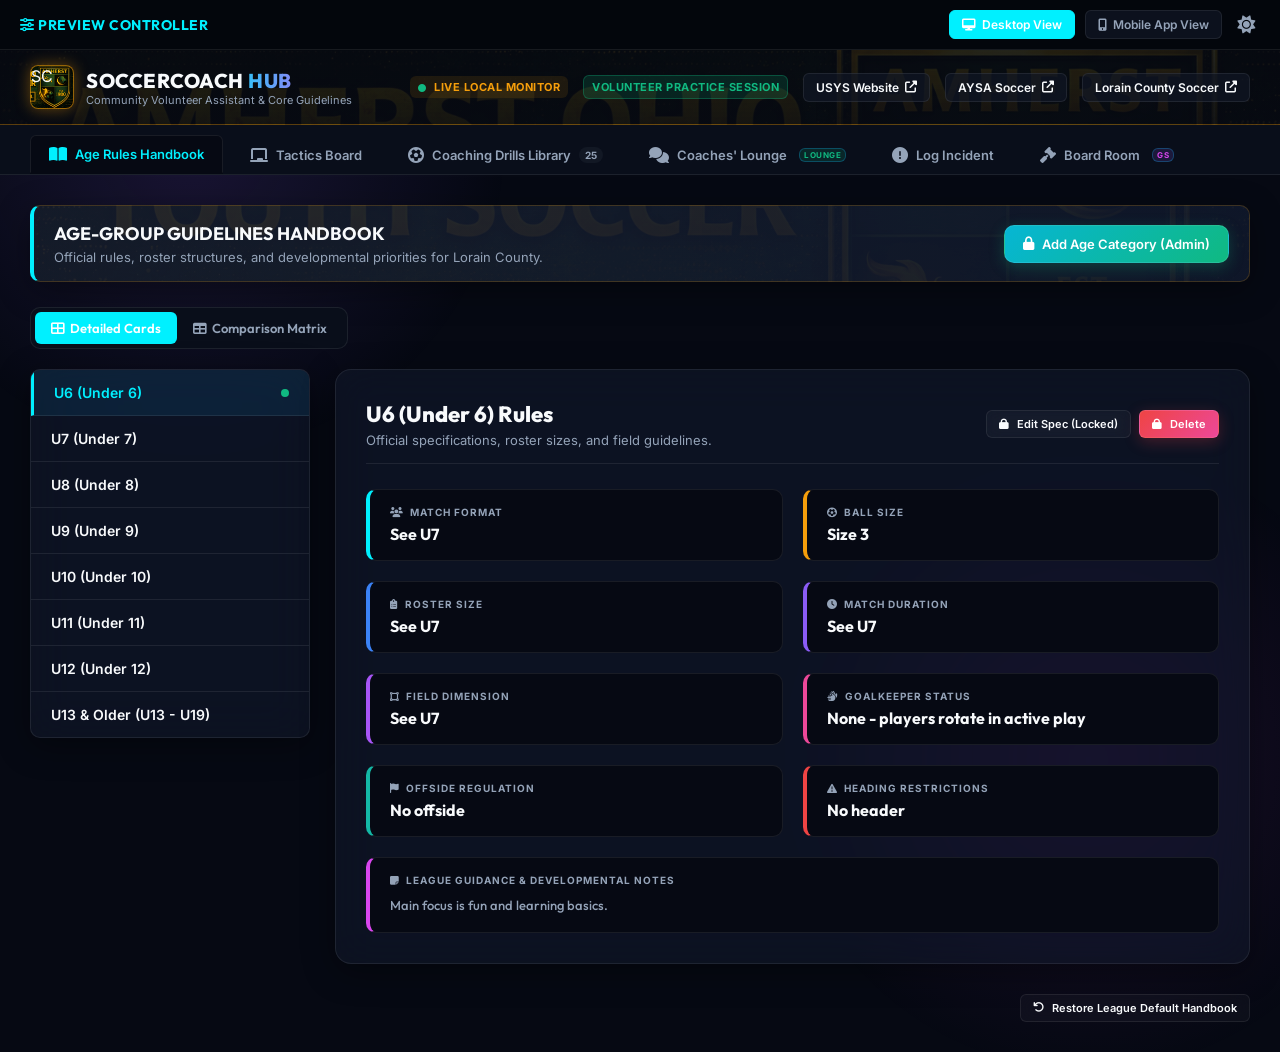
==== commit ee12290c: "Add files via upload Signed-off-by: gamerroundup <prattgrf3@gmail.com>" ====
--- a/index.html
+++ b/index.html
@@ -108,8 +108,8 @@
           <span class="badge-item monitor"><i class="fas fa-circle" style="color: var(--success); font-size: 8px; margin-right: 4px;"></i> Live Local Monitor</span>
           <span class="badge-item practice">Volunteer Practice Session</span>
           <a href="https://www.usys.org" target="_blank" class="header-link-btn">USYS Website <i class="fas fa-external-link-alt"></i></a>
-          <a href="https://www.ohioathletics.org" target="_blank" class="header-link-btn">AYSA Ohio Soccer <i class="fas fa-external-link-alt"></i></a>
-          <a href="#" class="header-link-btn">Lorain County Soccer <i class="fas fa-external-link-alt"></i></a>
+          <a href="https://aysaohiosoccer.com/" target="_blank" class="header-link-btn">AYSA Soccer <i class="fas fa-external-link-alt"></i></a>
+          <a href="https://www.quickscores.com/loraincountysoccer" target="_blank" class="header-link-btn">Lorain County Soccer <i class="fas fa-external-link-alt"></i></a>
         </div>
       </header>
 
@@ -234,10 +234,14 @@
           <!-- Field container -->
           <div class="soccer-field-wrapper">
             <div class="soccer-field" id="tactics-field">
+              <div class="field-boundary"></div>
               <div class="field-midline"></div>
               <div class="field-center-circle"></div>
               <div class="field-penalty-box-top"></div>
               <div class="field-penalty-box-bottom"></div>
+              <div class="subs-bench-area">
+                <span class="subs-bench-label">Substitutes</span>
+              </div>
               
               <!-- Draggable Player Tokens rendered via JS -->
             </div>
@@ -248,7 +252,7 @@
             <h3 class="widget-title"><i class="fas fa-user-edit"></i> Edit Player Names</h3>
             <p style="font-size: 12px; color: var(--text-muted); margin-bottom: 15px;">Names entered below will sync automatically with the field tokens.</p>
             <div class="player-inputs-grid" id="player-inputs-container">
-              <!-- JS will render 14 inputs -->
+              <!-- JS will render 18 inputs -->
             </div>
           </div>
         </div>
@@ -411,7 +415,6 @@
           <form onsubmit="submitBoardLogin(event)">
             <div class="form-group" style="margin-bottom: 20px;">
               <input type="password" id="board-passcode-input" class="form-input" style="text-align: center; letter-spacing: 4px; font-size: 18px;" placeholder="••••••••" required>
-              <span style="font-size: 11px; color: var(--text-muted); margin-top: 8px;">Hint: admin passcode is <strong>board123</strong></span>
             </div>
             <button type="submit" class="btn btn-primary btn-full">
               <i class="fas fa-unlock"></i> Authenticate Board Representative
--- a/app.css
+++ b/app.css
@@ -2030,19 +2030,31 @@
   position: relative;
   width: 100%;
   max-width: 380px;
-  height: 520px;
+  height: 600px; /* Increased from 520px to accommodate subs bench */
   background: #14532d; /* Grass green */
   background-image: radial-gradient(circle, rgba(255,255,255,0.03) 10%, transparent 10.5%);
   background-size: 20px 20px;
-  border: 3px solid rgba(255, 255, 255, 0.85);
+  border: 1px solid rgba(255, 255, 255, 0.15); /* Subtle frame border */
   border-radius: var(--radius-md);
   box-shadow: inset 0 0 40px rgba(0, 0, 0, 0.6);
   overflow: hidden;
 }
 
+.field-boundary {
+  position: absolute;
+  top: 0;
+  left: 0;
+  right: 0;
+  bottom: 80px; /* Bounded playing area (520px high) */
+  border: 3px solid rgba(255, 255, 255, 0.85);
+  border-radius: var(--radius-md) var(--radius-md) 0 0;
+  pointer-events: none;
+  box-sizing: border-box;
+}
+
 .field-midline {
   position: absolute;
-  top: 50%;
+  top: 260px; /* Midpoint of the 520px playing field */
   left: 0;
   right: 0;
   height: 2px;
@@ -2051,7 +2063,7 @@
 
 .field-center-circle {
   position: absolute;
-  top: 50%;
+  top: 260px; /* Midpoint of the 520px playing field */
   left: 50%;
   width: 80px;
   height: 80px;
@@ -2073,13 +2085,63 @@
 
 .field-penalty-box-bottom {
   position: absolute;
-  bottom: 0;
+  bottom: 80px; /* Adjusted to sit on the bottom endline (80px from bottom) */
   left: 50%;
   width: 180px;
   height: 70px;
   border: 2px solid rgba(255, 255, 255, 0.85);
   border-bottom: none;
   transform: translateX(-50%);
+}
+
+.subs-bench-area {
+  position: absolute;
+  bottom: 0;
+  left: 0;
+  right: 0;
+  height: 80px;
+  background: rgba(15, 23, 42, 0.65); /* Rich semi-transparent dark glassmorphism */
+  backdrop-filter: blur(4px);
+  border-top: 2px dashed rgba(255, 255, 255, 0.4);
+  display: flex;
+  align-items: center;
+  justify-content: center;
+}
+
+.subs-bench-label {
+  color: rgba(255, 255, 255, 0.5);
+  font-size: 10px;
+  font-weight: 700;
+  text-transform: uppercase;
+  letter-spacing: 2px;
+  pointer-events: none;
+  position: absolute;
+  top: 6px;
+}
+
+.soccer-ball {
+  position: absolute;
+  width: 24px;
+  height: 24px;
+  border-radius: 50%;
+  background: #ffffff;
+  color: #111827;
+  border: 1.5px solid #111827;
+  display: flex;
+  align-items: center;
+  justify-content: center;
+  font-size: 13px;
+  cursor: grab;
+  box-shadow: 0 4px 8px rgba(0, 0, 0, 0.4);
+  z-index: 60; /* Higher than player tokens */
+  transition: transform 0.1s ease;
+  touch-action: none;
+}
+
+.soccer-ball:active {
+  cursor: grabbing;
+  transform: scale(1.2);
+  box-shadow: 0 6px 12px rgba(0, 0, 0, 0.5);
 }
 
 /* Draggable Tokens */
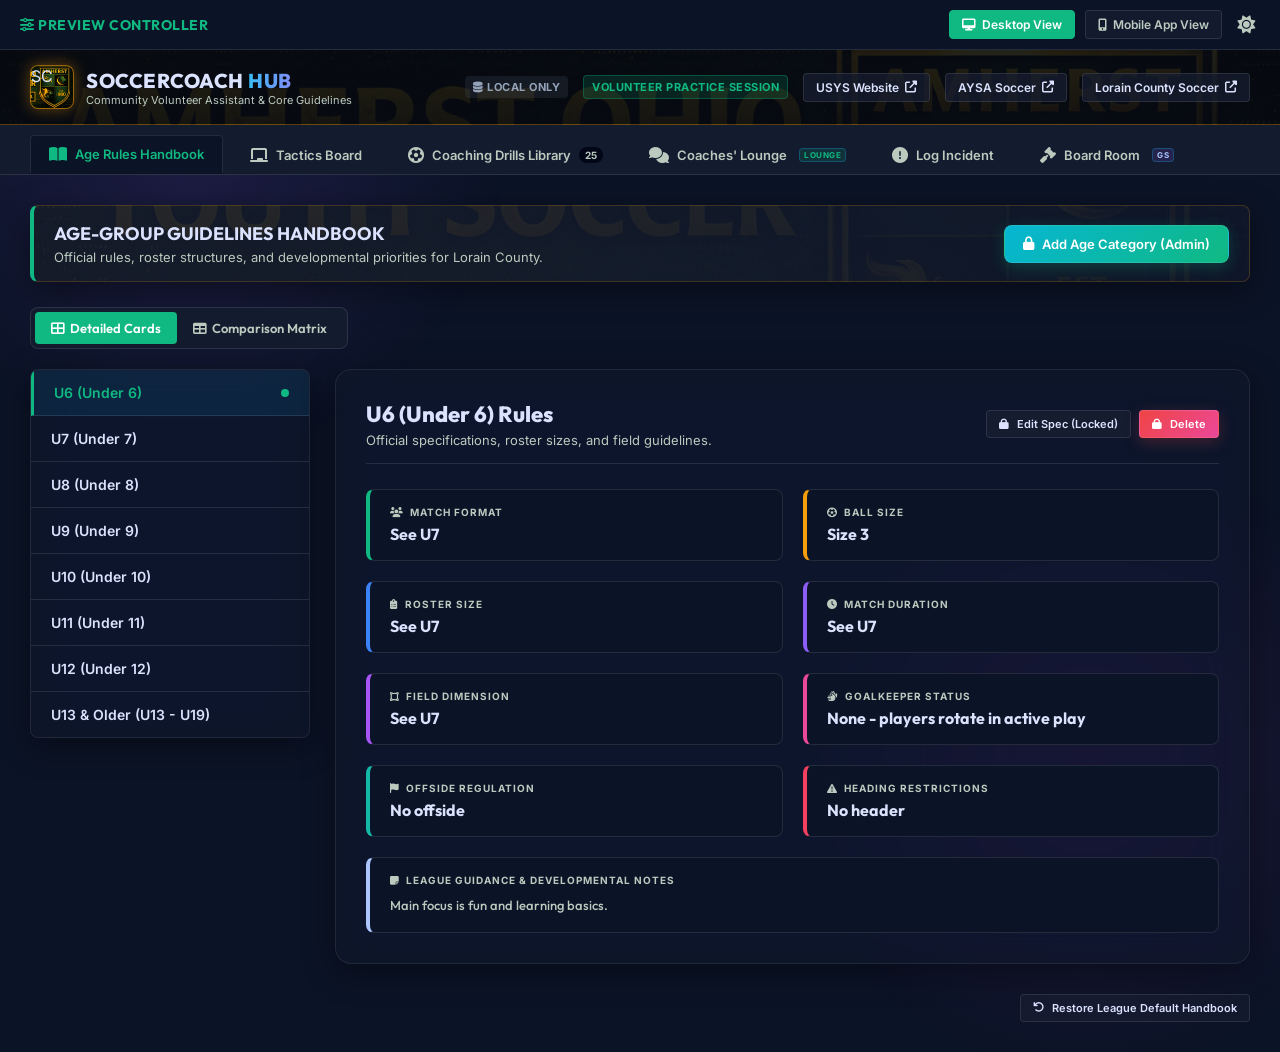
==== commit 66b3d5a0: "Add files via upload Signed-off-by: gamerroundup <prattgrf3@gmail.com>" ====
--- a/index.html
+++ b/index.html
@@ -54,7 +54,10 @@
           <!-- Views will be moved here in Mobile mode -->
           <div id="mobile-app-header" style="padding: 15px 20px; background: var(--bg-sidebar); border-bottom: 1px solid var(--border-color); display: flex; justify-content: space-between; align-items: center;">
             <span style="font-family: var(--font-title); font-size: 16px; font-weight: 800; color: var(--primary);">SoccerCoach PWA</span>
-            <span class="badge-item hub" style="font-size: 9px; padding: 2px 6px;">Mobile Mode</span>
+            <div style="display: flex; gap: 5px; align-items: center;">
+              <span class="badge-item" id="sync-status-badge-mobile" style="font-size: 9px; padding: 2px 6px; background: rgba(100, 116, 139, 0.15); color: #94a3b8;"><i class="fas fa-database"></i> Local</span>
+              <span class="badge-item hub" style="font-size: 9px; padding: 2px 6px;">Mobile Mode</span>
+            </div>
           </div>
           
           <div id="mobile-view-content-target">
@@ -63,6 +66,7 @@
 
           <!-- Bottom Navigation Tab Bar (Simulated Mobile Nav) -->
           <nav class="mobile-nav-bar">
+            <div class="mobile-nav-tracer"></div>
             <button class="mobile-nav-item active" data-view="handbook">
               <i class="fas fa-book"></i>
               <span>Handbook</span>
@@ -105,7 +109,8 @@
           </div>
         </div>
         <div class="header-badges-links">
-          <span class="badge-item monitor"><i class="fas fa-circle" style="color: var(--success); font-size: 8px; margin-right: 4px;"></i> Live Local Monitor</span>
+          <span class="badge-item monitor" id="sync-status-badge"><i class="fas fa-database" style="margin-right: 4px;"></i> Local Only</span>
+          <span class="badge-item monitor" style="display: none;" id="live-local-monitor-badge"><i class="fas fa-circle" style="color: var(--success); font-size: 8px; margin-right: 4px;"></i> Live Local Monitor</span>
           <span class="badge-item practice">Volunteer Practice Session</span>
           <a href="https://www.usys.org" target="_blank" class="header-link-btn">USYS Website <i class="fas fa-external-link-alt"></i></a>
           <a href="https://aysaohiosoccer.com/" target="_blank" class="header-link-btn">AYSA Soccer <i class="fas fa-external-link-alt"></i></a>
@@ -230,6 +235,66 @@
           </button>
         </div>
 
+        <!-- Game Timers Control Panel -->
+        <div class="match-timers-container">
+          <div class="timers-header">
+            <h3><i class="fas fa-stopwatch"></i> Playtime & Sub Timers</h3>
+            <button class="btn btn-warning btn-small" id="btn-reset-all-timers">
+              <i class="fas fa-history"></i> Half-Time Reset (All)
+            </button>
+          </div>
+          <div class="timers-grid">
+            <!-- Timer: Starters -->
+            <div class="timer-card starters" id="timer-card-starters">
+              <div class="timer-card-header">
+                <span class="timer-dot"></span>
+                <h4>Starters Line</h4>
+              </div>
+              <div class="timer-display" id="timer-starters-time">00:00</div>
+              <div class="timer-controls">
+                <button class="btn-timer-control play-pause" id="btn-starters-toggle">
+                  <i class="fas fa-play"></i> Start
+                </button>
+                <button class="btn-timer-control reset" id="btn-starters-reset" title="Reset">
+                  <i class="fas fa-redo"></i>
+                </button>
+              </div>
+            </div>
+            <!-- Timer: Sub Line 1 -->
+            <div class="timer-card sub-line-1" id="timer-card-sub1">
+              <div class="timer-card-header">
+                <span class="timer-dot"></span>
+                <h4>Sub Line 1</h4>
+              </div>
+              <div class="timer-display" id="timer-sub1-time">00:00</div>
+              <div class="timer-controls">
+                <button class="btn-timer-control play-pause" id="btn-sub1-toggle">
+                  <i class="fas fa-play"></i> Start
+                </button>
+                <button class="btn-timer-control reset" id="btn-sub1-reset" title="Reset">
+                  <i class="fas fa-redo"></i>
+                </button>
+              </div>
+            </div>
+            <!-- Timer: Sub Line 2 -->
+            <div class="timer-card sub-line-2" id="timer-card-sub2">
+              <div class="timer-card-header">
+                <span class="timer-dot"></span>
+                <h4>Sub Line 2</h4>
+              </div>
+              <div class="timer-display" id="timer-sub2-time">00:00</div>
+              <div class="timer-controls">
+                <button class="btn-timer-control play-pause" id="btn-sub2-toggle">
+                  <i class="fas fa-play"></i> Start
+                </button>
+                <button class="btn-timer-control reset" id="btn-sub2-reset" title="Reset">
+                  <i class="fas fa-redo"></i>
+                </button>
+              </div>
+            </div>
+          </div>
+        </div>
+
         <div class="tactics-layout">
           <!-- Field container -->
           <div class="soccer-field-wrapper">
@@ -280,7 +345,7 @@
               <input type="text" id="drill-search" class="search-input" placeholder="Search drills, keywords, focus...">
             </div>
             
-            <div class="filter-controls">
+            <div class="filter-controls custom-scrollbar">
               <select id="drill-filter-age" class="filter-select">
                 <option value="all">Any Age</option>
                 <option value="u6">U6 Groups</option>
@@ -298,9 +363,13 @@
                 <option value="shooting">Shooting</option>
                 <option value="defending">Defending</option>
                 <option value="peewee games">PeeWee Games</option>
+                <option value="warmup">Warmup</option>
+                <option value="fun game">Fun Game</option>
+                <option value="goalkeeping">Goalkeeping</option>
               </select>
             </div>
           </div>
+          <div id="drills-count-info" style="font-size: 13px; color: var(--text-muted); padding: 8px 10px; font-weight: 600; display: flex; align-items: center; gap: 6px;"><i class="fas fa-info-circle" style="color: var(--primary);"></i> Loading drills statistics...</div>
 
           <div id="drills-grid-container" class="drills-grid">
             <!-- Drills card catalog rendered via JS -->
@@ -320,9 +389,14 @@
             <h2>COACHES' LOUNGE & CORNER</h2>
             <p>Read community board tips, coaching philosophies, and access standard training blueprints.</p>
           </div>
-          <button class="btn btn-success" onclick="openAddBlogModal()">
-            <i class="fas fa-edit"></i> Write Article
-          </button>
+          <div style="display: flex; gap: 10px; flex-wrap: wrap;">
+            <button class="btn btn-success" onclick="openAddBlogModal()">
+              <i class="fas fa-edit"></i> Write Article
+            </button>
+            <button class="btn btn-primary" onclick="openAddPracticePlanModal()">
+              <i class="fas fa-file-upload"></i> Share Plan
+            </button>
+          </div>
         </div>
 
         <div class="lounge-layout">
@@ -424,14 +498,67 @@
 
         <!-- 2. Authenticated Board Portal Workspace -->
         <div id="board-workspace-section" style="display: none;">
-          <div class="welcome-banner board-banner">
-            <div class="banner-text">
-              <h2>BOARD ADMINISTRATIVE CENTER</h2>
-              <p>Sync calendars, track county tasks, manage incident reports, and review logs.</p>
-            </div>
-            <button class="btn btn-danger" onclick="logoutBoard()">
-              <i class="fas fa-sign-out-alt"></i> Logout Portal
-            </button>
+          <!-- Restricted Access Header -->
+          <div class="welcome-banner board-banner" style="position: relative; overflow: hidden; border-left: 4px solid var(--danger); margin-bottom: 25px; padding: 20px;">
+            <div class="scanline" style="width: 100%; height: 2px; background: rgba(239, 68, 68, 0.2); position: absolute; left: 0; top: 0; animation: scan 4s linear infinite;"></div>
+            <div style="flex: 1;">
+              <div style="display: flex; align-items: center; gap: 8px; color: var(--danger); margin-bottom: 5px;">
+                <i class="fas fa-shield-alt" style="font-size: 14px;"></i>
+                <span style="font-family: var(--font-body); font-size: 11px; font-weight: 700; uppercase; tracking-widest; letter-spacing: 1px;">SECURITY LEVEL: ALPHA</span>
+              </div>
+              <h2 style="font-family: var(--font-title); font-size: 24px; font-weight: 700; color: var(--text-main); margin-bottom: 4px;">Restricted Access</h2>
+              <p style="color: var(--text-muted); font-size: 13px;">Admin System Logs & Workflows: Authorized Personnel Only</p>
+            </div>
+            <div style="display: flex; gap: 10px; align-items: center; flex-wrap: wrap;">
+              <div style="padding: 6px 12px; background: rgba(0, 0, 0, 0.4); border: 1px solid var(--border-color); border-radius: var(--radius-sm); display: flex; align-items: center; gap: 8px;">
+                <div style="width: 8px; height: 8px; border-radius: 50%; background: var(--success); box-shadow: 0 0 8px var(--success);"></div>
+                <span style="font-family: monospace; font-size: 11px; color: var(--success); font-weight: 700;">SEC_ACTIVE</span>
+              </div>
+              <button class="btn btn-danger" onclick="logoutBoard()">
+                <i class="fas fa-sign-out-alt"></i> Logout Portal
+              </button>
+            </div>
+          </div>
+
+          <!-- Supabase Synchronization & Config Panel -->
+          <div class="supabase-config-card" style="background: var(--bg-sidebar); border: 1px solid var(--border-color); border-radius: var(--radius-md); padding: 20px; margin-bottom: 25px;">
+            <div style="display: flex; justify-content: space-between; align-items: center; margin-bottom: 15px; border-bottom: 1px solid var(--border-color); padding-bottom: 10px;">
+              <h3 style="font-family: var(--font-title); font-size: 16px; margin: 0; color: var(--text-main); display: flex; align-items: center; gap: 8px;">
+                <i class="fas fa-sync" style="color: var(--primary);"></i> Supabase Database Synchronization
+              </h3>
+              <button class="btn btn-secondary btn-small" id="btn-toggle-sql-script" onclick="toggleSqlScript()">
+                <i class="fas fa-code"></i> Show Setup SQL Script
+              </button>
+            </div>
+            
+            <form id="supabase-config-form" onsubmit="saveSupabaseConfig(event)" style="display: grid; grid-template-columns: 1fr 1fr auto; gap: 15px; align-items: end; margin-bottom: 15px;">
+              <div class="form-group" style="margin: 0;">
+                <label class="form-label" for="sb-url" style="margin-bottom: 5px; font-size: 11px;">Supabase Project URL</label>
+                <input type="url" id="sb-url" class="form-input" style="padding: 8px 12px; font-size: 13px;" placeholder="https://xxxx.supabase.co" required>
+              </div>
+              <div class="form-group" style="margin: 0;">
+                <label class="form-label" for="sb-key" style="margin-bottom: 5px; font-size: 11px;">Supabase Anon Key</label>
+                <input type="password" id="sb-key" class="form-input" style="padding: 8px 12px; font-size: 13px;" placeholder="eyJhbGciOi..." required>
+              </div>
+              <div style="display: flex; gap: 8px;">
+                <button type="submit" class="btn btn-success" style="padding: 9px 16px;">Connect & Sync</button>
+                <button type="button" class="btn btn-danger" onclick="disconnectSupabase()" style="padding: 9px 16px;">Disconnect</button>
+              </div>
+            </form>
+
+            <div id="sql-script-panel" style="display: none; margin-top: 15px; padding: 15px; background: var(--matte-black); border-radius: var(--radius-sm); border: 1px solid var(--border-color);">
+              <div style="display: flex; justify-content: space-between; align-items: center; margin-bottom: 10px;">
+                <span style="font-family: monospace; font-size: 11px; color: var(--text-muted);">Database Setup Script</span>
+                <button class="btn btn-secondary btn-small" type="button" onclick="copySqlScript()"><i class="fas fa-copy"></i> Copy Script</button>
+              </div>
+              <textarea id="sql-script-text" readonly style="width: 100%; height: 200px; font-family: monospace; font-size: 11px; background: transparent; color: #10B981; border: none; outline: none; resize: none;"></textarea>
+            </div>
+
+            <div style="display: flex; justify-content: space-between; align-items: center; font-size: 12px; color: var(--text-muted); background: rgba(0,0,0,0.15); padding: 10px 15px; border-radius: var(--radius-sm);">
+              <div>Status: <strong id="sb-status-text" style="color: #94a3b8;">Local Only</strong></div>
+              <div>Pending Sync Queue: <strong id="sb-queue-count">0</strong></div>
+              <div>Last Synced: <strong id="sb-last-sync">Never</strong></div>
+            </div>
           </div>
 
           <!-- Sync and Meeting Management Grid -->
@@ -439,21 +566,25 @@
             
             <!-- Workflow and Meetings Simulator Pane -->
             <div>
-              <div class="sync-widget-card">
+              <!-- 30-Day Rolling Calendar Widget -->
+              <div class="calendar-widget-card">
                 <div style="display:flex; justify-content:space-between; align-items:center; margin-bottom:15px;">
-                  <h3 style="font-family: var(--font-title); font-size:16px;"><i class="fab fa-google"></i> Google Calendar & Meet Sync</h3>
-                  <button id="btn-google-sync" class="btn btn-secondary btn-small" onclick="syncGoogleAccounts()">
-                    <i class="fab fa-google"></i> Sync Google Account
+                  <h3 style="font-family: var(--font-title); font-size:16px;"><i class="fas fa-calendar-alt"></i> Board Notices & Meetings (Next 30 Days)</h3>
+                  <button class="btn btn-primary btn-small" onclick="openAddEventModal()">
+                    <i class="fas fa-plus"></i> Add Notice
                   </button>
                 </div>
                 
-                <div id="google-sync-indicator" class="sync-status-indicator">
-                  <span>Google Workspace Connection</span>
-                  <span class="sync-pill">Offline</span>
+                <div id="board-calendar-list" class="calendar-events-list">
+                  <!-- Loaded dynamically -->
                 </div>
-
-                <div id="google-meetings-list" class="sync-meetings-list">
-                  <!-- Synced meeting cards loaded here -->
+              </div>
+
+              <!-- Board Registration & Onboarding Quick-Links Widget -->
+              <div class="board-links-card">
+                <h3 style="font-family: var(--font-title); font-size:16px; margin-bottom: 15px;"><i class="fas fa-link"></i> Important Registration & Onboarding Links</h3>
+                <div class="board-links-grid" id="board-links-container">
+                  <!-- Loaded dynamically -->
                 </div>
               </div>
 
@@ -606,6 +737,9 @@
                 <option value="Shooting">Shooting</option>
                 <option value="Defending">Defending</option>
                 <option value="PeeWee Games">PeeWee Games</option>
+                <option value="Warmup">Warmup</option>
+                <option value="Fun Game">Fun Game</option>
+                <option value="Goalkeeping">Goalkeeping</option>
               </select>
             </div>
             <div class="form-group">
@@ -737,6 +871,167 @@
     </div>
   </div>
 
+  <!-- MODAL: Board Calendar Event Add / Edit -->
+  <div id="modal-calendar-event" class="modal-overlay">
+    <div class="modal-content" style="max-width: 600px;">
+      <div class="modal-header">
+        <h3 id="calendar-event-modal-title">Post Board Notice</h3>
+        <button class="modal-close" onclick="closeModal('modal-calendar-event')">&times;</button>
+      </div>
+      <form id="calendar-event-form" onsubmit="saveCalendarEvent(event)">
+        <div class="modal-body">
+          <input type="hidden" id="calendar-event-id-input">
+          <div class="form-grid">
+            <div class="form-group full-width">
+              <label class="form-label" for="calendar-event-title">Notice Title / Event Name</label>
+              <input type="text" id="calendar-event-title" class="form-input" placeholder="e.g. Monthly League Board Meet" required>
+            </div>
+            
+            <div class="form-group">
+              <label class="form-label" for="calendar-event-date">Date</label>
+              <input type="date" id="calendar-event-date" class="form-input" required>
+            </div>
+
+            <div class="form-group">
+              <label class="form-label" for="calendar-event-time">Time</label>
+              <input type="time" id="calendar-event-time" class="form-input" required>
+            </div>
+
+            <div class="form-group full-width">
+              <label class="form-label" for="calendar-event-link">Meeting Link (Google Meet, Microsoft Teams, etc.) - Optional</label>
+              <input type="url" id="calendar-event-link" class="form-input" placeholder="e.g. https://meet.google.com/abc-defg-hij">
+            </div>
+
+            <div class="form-group full-width">
+              <label class="form-label" for="calendar-event-description">Notice Details / Description</label>
+              <textarea id="calendar-event-description" class="form-input" style="min-height: 80px;" placeholder="Outline the agenda, key topics to discuss, or general announcement..." required></textarea>
+            </div>
+          </div>
+        </div>
+        <div class="modal-footer" style="justify-content: space-between;">
+          <button type="button" id="btn-delete-calendar-event" class="btn btn-danger btn-small" onclick="deleteCalendarEvent()" style="display: none;">
+            <i class="fas fa-trash-alt"></i> Delete Notice
+          </button>
+          <div style="display: flex; gap: 10px; margin-left: auto;">
+            <button type="button" class="btn btn-secondary" onclick="closeModal('modal-calendar-event')">Cancel</button>
+            <button type="submit" class="btn btn-success">Save Notice</button>
+          </div>
+        </div>
+      </form>
+    </div>
+  </div>
+
+  <!-- MODAL: Board Link Edit -->
+  <div id="modal-board-link-edit" class="modal-overlay">
+    <div class="modal-content">
+      <div class="modal-header">
+        <h3>Update Board Resource Link</h3>
+        <button class="modal-close" onclick="closeModal('modal-board-link-edit')">&times;</button>
+      </div>
+      <form id="board-link-edit-form" onsubmit="saveBoardLink(event)">
+        <div class="modal-body">
+          <input type="hidden" id="board-link-key-input">
+          <div class="form-group" style="margin-bottom: 15px;">
+            <label class="form-label" for="board-link-label">Link Label / Title</label>
+            <input type="text" id="board-link-label" class="form-input" required>
+          </div>
+          <div class="form-group">
+            <label class="form-label" for="board-link-url">URL Address</label>
+            <input type="url" id="board-link-url" class="form-input" required>
+          </div>
+        </div>
+        <div class="modal-footer">
+          <button type="button" class="btn btn-secondary" onclick="closeModal('modal-board-link-edit')">Cancel</button>
+          <button type="submit" class="btn btn-success">Update Resource</button>
+        </div>
+      </form>
+    </div>
+  </div>
+
+  <!-- MODAL: Practice Plan Upload -->
+  <div id="modal-practice-plan" class="modal-overlay">
+    <div class="modal-content">
+      <div class="modal-header">
+        <h3>Share Practice Plan</h3>
+        <button class="modal-close" onclick="closeModal('modal-practice-plan')">&times;</button>
+      </div>
+      <form id="practice-plan-form" onsubmit="savePracticePlan(event)">
+        <div class="modal-body">
+          <div class="form-group" style="margin-bottom:15px;">
+            <label class="form-label" for="plan-name">Plan Name / Theme</label>
+            <input type="text" id="plan-name" class="form-input" placeholder="e.g. U8 Passing & Movement Session" required>
+          </div>
+          <div class="form-group" style="margin-bottom:15px;">
+            <label class="form-label" for="plan-ageGroup">Target Age Group</label>
+            <select id="plan-ageGroup" class="form-select" required>
+              <option value="U6">U6</option>
+              <option value="U8">U8</option>
+              <option value="U10">U10</option>
+              <option value="U12">U12</option>
+              <option value="U13 & Older">U13 & Older</option>
+            </select>
+          </div>
+          <div class="form-group" style="margin-bottom:15px;">
+            <label class="form-label" for="plan-author">Author / Coach</label>
+            <input type="text" id="plan-author" class="form-input" placeholder="e.g. Coach Miller" required>
+          </div>
+          <div class="form-group">
+            <label class="form-label" for="plan-details">Plan Guidelines / Steps</label>
+            <textarea id="plan-details" class="form-input" style="min-height: 120px;" placeholder="Outline the training steps (e.g. Warmup dynamic tag, Play 3v3 scrimmage, Practice gates passing)..." required></textarea>
+          </div>
+        </div>
+        <div class="modal-footer">
+          <button type="button" class="btn btn-secondary" onclick="closeModal('modal-practice-plan')">Cancel</button>
+          <button type="submit" class="btn btn-success">Publish Practice Plan</button>
+        </div>
+      </form>
+    </div>
+  </div>
+
+  <!-- MODAL: Custom Confirm Dialog -->
+  <div id="modal-confirm" class="modal-overlay" style="z-index: 10000;">
+    <div class="modal-content" style="max-width: 400px; text-align: center;">
+      <div class="modal-header" style="border-bottom: none; justify-content: center; padding-bottom: 5px;">
+        <h3 id="confirm-title" style="font-family: var(--font-title); font-size: 18px; color: var(--text-main); display: flex; align-items: center; gap: 8px;"><i class="fas fa-question-circle" style="color: var(--warning);"></i> Confirm Action</h3>
+      </div>
+      <div class="modal-body" style="padding: 10px 20px;">
+        <p id="confirm-message" style="color: var(--text-muted); font-size: 14px; line-height: 1.5;"></p>
+      </div>
+      <div class="modal-footer" style="border-top: none; justify-content: center; gap: 15px; padding-top: 15px;">
+        <button id="btn-confirm-cancel" class="btn btn-secondary" onclick="closeModal('modal-confirm')">Cancel</button>
+        <button id="btn-confirm-action" class="btn btn-danger">Confirm</button>
+      </div>
+    </div>
+  </div>
+
+  <!-- MODAL: Practice Plan Details -->
+  <div id="modal-plan-details" class="modal-overlay">
+    <div class="modal-content" style="max-width: 550px;">
+      <div class="modal-header">
+        <h3 id="plan-details-title">Practice Plan Details</h3>
+        <button class="modal-close" onclick="closeModal('modal-plan-details')">&times;</button>
+      </div>
+      <div class="modal-body" style="padding: 20px;">
+        <div class="plan-details-header" style="border-bottom: 1px solid var(--border-color); padding-bottom: 15px; margin-bottom: 15px;">
+          <div style="display: flex; justify-content: space-between; align-items: center; margin-bottom: 10px;">
+            <span id="plan-details-age" class="badge-item practice" style="font-size: 11px; padding: 4px 10px;"></span>
+            <span id="plan-details-author" class="text-muted" style="font-size: 12px; font-weight: 500;"></span>
+          </div>
+          <h2 id="plan-details-theme" style="font-family: var(--font-title); font-size: 20px; color: var(--primary);"></h2>
+        </div>
+        <div class="plan-details-body">
+          <h4 style="font-family: var(--font-title); font-size: 14px; margin-bottom: 8px; color: var(--text-main);"><i class="fas fa-clipboard-list" style="color: var(--success); margin-right: 6px;"></i> Training Outline & Steps</h4>
+          <p id="plan-details-text" style="color: var(--text-muted); font-size: 13px; line-height: 1.6; white-space: pre-wrap; background: var(--bg-sidebar); padding: 15px; border-radius: var(--radius-md); border: 1px solid var(--border-color);"></p>
+        </div>
+      </div>
+      <div class="modal-footer">
+        <button type="button" class="btn btn-secondary" onclick="closeModal('modal-plan-details')">Close</button>
+      </div>
+    </div>
+  </div>
+
+  <!-- Supabase JS Library CDN -->
+  <script src="https://cdn.jsdelivr.net/npm/@supabase/supabase-js@2"></script>
   <!-- Main JavaScript Logic -->
   <script src="app.js"></script>
 </body>
--- a/app.css
+++ b/app.css
@@ -6,33 +6,40 @@
   --font-title: 'Outfit', 'Inter', -apple-system, BlinkMacSystemFont, sans-serif;
   --font-body: 'Inter', -apple-system, BlinkMacSystemFont, sans-serif;
   
-  /* Slate/Teal color theme */
-  --bg-main: #060913;
-  --bg-card: rgba(17, 24, 39, 0.65);
-  --bg-sidebar: #090e1a;
-  --bg-header: #03060c;
-  --bg-input: #121824;
+  /* Performance Dark theme */
+  --bg-main: #0b1326;
+  --bg-card: rgba(23, 31, 51, 0.7);
+  --bg-sidebar: #131b2e;
+  --bg-header: #0b1326;
+  --bg-input: #020617;
   
-  --border-color: rgba(255, 255, 255, 0.08);
-  --text-main: #f8fafc;
-  --text-muted: #94a3b8;
-  --text-dark: #0f172a;
+  --border-color: rgba(255, 255, 255, 0.1);
+  --text-main: #dae2fd;
+  --text-muted: #bbcabf;
+  --text-dark: #020617;
   
-  --primary: #00f0ff; /* Neon cyan */
-  --primary-hover: #0ea5e9;
+  --primary: #10B981; /* Pitch green */
+  --primary-hover: #4edea3;
   --success: #10b981;
   --success-hover: #059669;
   --warning: #f59e0b;
-  --danger: #ef4444;
-  --danger-hover: #dc2626;
-  --accent: #d946ef; /* Magenta */
+  --danger: #F43F5E; /* Danger red */
+  --danger-hover: #e11d48;
+  --accent: #adc6ff; /* Secondary blue */
   
-  --radius-sm: 6px;
-  --radius-md: 10px;
-  --radius-lg: 16px;
-  --shadow: 0 8px 32px 0 rgba(0, 0, 0, 0.37);
-  --shadow-lg: 0 10px 15px -3px rgb(0 0 0 / 0.3), 0 4px 6px -4px rgb(0 0 0 / 0.3);
+  --radius-sm: 0.25rem;
+  --radius-md: 0.5rem;
+  --radius-lg: 1rem;
+  --radius-xl: 1.5rem;
+  
+  --shadow: 0 8px 32px 0 rgba(0, 0, 0, 0.4);
+  --shadow-lg: 0 10px 15px -3px rgb(0 0 0 / 0.4), 0 4px 6px -4px rgb(0 0 0 / 0.4);
   --transition: all 0.25s cubic-bezier(0.4, 0, 0.2, 1);
+}
+
+@keyframes scan {
+  from { top: 0; }
+  to { top: 100%; }
 }
 
 /* Light Theme overrides */
@@ -229,10 +236,10 @@
   background: var(--bg-main);
   display: flex;
   flex-direction: column;
-  overflow-y: auto;
+  overflow-y: hidden; /* Prevent screen scroll */
   overflow-x: hidden;
   position: relative;
-  padding-bottom: 70px; /* Space for bottom tab bar */
+  height: 100%;
 }
 
 /* Custom scrollbar for mobile screen */
@@ -286,7 +293,6 @@
   font-weight: 700;
 }
 
-/* Home Indicator bar for iOS */
 .home-indicator {
   position: absolute;
   bottom: 4px;
@@ -294,10 +300,13 @@
   transform: translateX(-50%);
   width: 120px;
   height: 5px;
-  background: #cbd5e1;
+  background: rgba(255, 255, 255, 0.4);
   border-radius: 3px;
   z-index: 1001;
   pointer-events: none;
+}
+body.light-theme .home-indicator {
+  background: rgba(0, 0, 0, 0.2);
 }
 
 /* --- DESKTOP PORTAL LAYOUT --- */
@@ -1814,6 +1823,29 @@
 @keyframes slideUpModal {
   from { transform: translateY(20px); opacity: 0; }
   to { transform: translateY(0); opacity: 1; }
+}
+
+/* Custom Confirm Modal Styling overrides */
+#modal-confirm .modal-content {
+  border-left: 4px solid var(--warning);
+  background: rgba(15, 23, 42, 0.98);
+  backdrop-filter: blur(12px);
+}
+#modal-confirm #btn-confirm-action {
+  background: linear-gradient(135deg, var(--danger) 0%, #b91c1c 100%);
+  box-shadow: 0 4px 12px rgba(239, 68, 68, 0.2);
+}
+#modal-confirm #btn-confirm-action:hover {
+  background: linear-gradient(135deg, var(--danger-hover) 0%, #991b1b 100%);
+  box-shadow: 0 6px 16px rgba(239, 68, 68, 0.3);
+}
+#modal-confirm #btn-confirm-cancel {
+  background: rgba(255, 255, 255, 0.05);
+  border: 1px solid var(--border-color);
+}
+#modal-confirm #btn-confirm-cancel:hover {
+  background: rgba(255, 255, 255, 0.1);
+  color: white;
 }
 
 .modal-header {
@@ -2150,7 +2182,7 @@
   width: 32px;
   height: 32px;
   border-radius: 50%;
-  background: linear-gradient(135deg, #2563eb 0%, #1d4ed8 100%);
+  background: linear-gradient(135deg, #0566d9 0%, #002e6a 100%);
   color: white;
   border: 2px solid white;
   display: flex;
@@ -2237,5 +2269,515 @@
   width: 100%;
 }
 
-
-
+/* ==================================================== */
+/* ADDED: SOCCER APP TIMERS & MOBILE VIEW FIXES        */
+/* ==================================================== */
+
+/* Make mobile view content target scrollable instead of parent */
+#mobile-view-content-target {
+  flex: 1;
+  overflow-y: auto;
+  overflow-x: hidden;
+  padding-bottom: 90px; /* Space for bottom tab bar and home indicator */
+  width: 100%;
+}
+
+/* Mobile Navigation Sliding Tracer Line */
+.mobile-nav-tracer {
+  position: absolute;
+  top: 0;
+  height: 3px;
+  background: var(--primary);
+  box-shadow: 0 0 10px var(--primary);
+  border-radius: 0 0 2px 2px;
+  transition: all 0.3s cubic-bezier(0.4, 0, 0.2, 1);
+  z-index: 1002;
+  left: 0;
+  width: 0;
+}
+
+/* Force mobile/single-column layouts inside the iPhone mockup screen */
+.iphone-screen .handbook-layout,
+.iphone-screen .tactics-layout,
+.iphone-screen .lounge-layout,
+.iphone-screen .board-dashboard-grid,
+.iphone-screen .kanban-board {
+  grid-template-columns: 1fr !important;
+  display: flex !important;
+  flex-direction: column !important;
+  gap: 20px !important;
+}
+
+.iphone-screen .sidebar-list {
+  margin-bottom: 15px;
+}
+
+.iphone-screen .kanban-column {
+  margin-bottom: 15px;
+}
+
+.iphone-screen .tactics-inputs-panel {
+  width: 100% !important;
+}
+
+.iphone-screen .soccer-field-wrapper {
+  padding: 10px !important;
+  width: 100% !important;
+  display: flex !important;
+  justify-content: center !important;
+  box-sizing: border-box !important;
+}
+
+.iphone-screen .soccer-field {
+  max-width: 100% !important;
+  width: 320px !important;
+  height: 520px !important;
+  flex-shrink: 0 !important;
+  box-sizing: border-box !important;
+}
+
+.iphone-screen .field-boundary {
+  bottom: 60px !important;
+}
+.iphone-screen .field-midline {
+  top: 230px !important;
+}
+.iphone-screen .field-center-circle {
+  top: 230px !important;
+}
+.iphone-screen .field-penalty-box-bottom {
+  bottom: 60px !important;
+}
+.iphone-screen .subs-bench-area {
+  height: 60px !important;
+}
+
+/* Timers Panel Styling */
+.match-timers-container {
+  background: var(--bg-card);
+  border: 1px solid var(--border-color);
+  border-radius: var(--radius-lg);
+  padding: 20px;
+  margin-bottom: 25px;
+  box-shadow: var(--shadow);
+  display: flex;
+  flex-direction: column;
+  gap: 15px;
+}
+
+.timers-header {
+  display: flex;
+  justify-content: space-between;
+  align-items: center;
+}
+
+.timers-header h3 {
+  font-family: var(--font-title);
+  font-size: 16px;
+  font-weight: 700;
+  color: var(--text-main);
+  display: flex;
+  align-items: center;
+  gap: 8px;
+}
+
+.timers-grid {
+  display: grid;
+  grid-template-columns: repeat(3, 1fr);
+  gap: 15px;
+}
+
+@media (max-width: 768px) {
+  .timers-grid {
+    grid-template-columns: 1fr;
+  }
+}
+
+.timer-card {
+  background: var(--bg-main);
+  border: 1px solid var(--border-color);
+  border-radius: var(--radius-md);
+  padding: 15px;
+  display: flex;
+  flex-direction: column;
+  align-items: center;
+  gap: 10px;
+  transition: var(--transition);
+  position: relative;
+  overflow: hidden;
+}
+
+.timer-card:hover {
+  transform: translateY(-2px);
+  box-shadow: var(--shadow);
+}
+
+.timer-card::before {
+  content: '';
+  position: absolute;
+  top: 0;
+  left: 0;
+  width: 100%;
+  height: 4px;
+}
+
+.timer-card.starters::before { background: var(--primary); }
+.timer-card.sub-line-1::before { background: var(--success); }
+.timer-card.sub-line-2::before { background: var(--accent); }
+
+.timer-card-header {
+  display: flex;
+  align-items: center;
+  gap: 6px;
+}
+
+.timer-card-header h4 {
+  font-size: 13px;
+  font-weight: 600;
+  color: var(--text-muted);
+}
+
+.timer-dot {
+  width: 8px;
+  height: 8px;
+  border-radius: 50%;
+  background: var(--text-muted);
+  transition: var(--transition);
+}
+
+.timer-card.running .timer-dot {
+  background: var(--success);
+  box-shadow: 0 0 8px var(--success);
+  animation: pulseDot 1s infinite alternate;
+}
+
+@keyframes pulseDot {
+  from { opacity: 0.5; }
+  to { opacity: 1; }
+}
+
+.timer-display {
+  font-family: var(--font-title);
+  font-size: 32px;
+  font-weight: 800;
+  letter-spacing: -0.5px;
+  color: var(--text-main);
+  margin: 5px 0;
+}
+
+.timer-controls {
+  display: flex;
+  gap: 10px;
+  width: 100%;
+}
+
+.btn-timer-control {
+  font-family: var(--font-body);
+  font-size: 12px;
+  font-weight: 600;
+  border: 1px solid var(--border-color);
+  background: var(--bg-card);
+  color: var(--text-main);
+  padding: 8px 12px;
+  border-radius: var(--radius-sm);
+  cursor: pointer;
+  display: flex;
+  align-items: center;
+  justify-content: center;
+  gap: 6px;
+  transition: var(--transition);
+  outline: none;
+}
+
+.btn-timer-control.play-pause {
+  flex: 1;
+}
+
+.btn-timer-control.play-pause:hover {
+  background: var(--primary-hover);
+  color: white;
+  border-color: var(--primary-hover);
+}
+
+.timer-card.running .btn-timer-control.play-pause {
+  background: var(--warning);
+  color: white;
+  border-color: var(--warning);
+}
+
+.timer-card.running .btn-timer-control.play-pause:hover {
+  background: #d97706;
+  border-color: #d97706;
+}
+
+.btn-timer-control.reset {
+  width: 32px;
+  height: 32px;
+  padding: 0;
+}
+
+.btn-timer-control.reset:hover {
+  background: var(--danger);
+  color: white;
+  border-color: var(--danger);
+}
+
+/* ==================================================== */
+/* ADDED: BOARD CALENDAR & REGISTRATION LINKS STYLING  */
+/* ==================================================== */
+
+/* Calendar Widget Card */
+.calendar-widget-card {
+  background: var(--bg-card);
+  border: 1px solid var(--border-color);
+  border-radius: var(--radius-lg);
+  padding: 20px;
+  box-shadow: var(--shadow);
+  margin-bottom: 25px;
+}
+
+.calendar-events-list {
+  display: flex;
+  flex-direction: column;
+  gap: 15px;
+  max-height: 400px;
+  overflow-y: auto;
+  padding-right: 5px;
+}
+
+.calendar-event-item {
+  display: flex;
+  align-items: flex-start;
+  gap: 15px;
+  background: var(--bg-main);
+  border: 1px solid var(--border-color);
+  border-radius: var(--radius-md);
+  padding: 15px;
+  transition: var(--transition);
+}
+
+.calendar-event-item:hover {
+  transform: translateY(-1px);
+  border-color: rgba(255, 255, 255, 0.15);
+  box-shadow: var(--shadow);
+}
+
+/* Date Badge in Calendar */
+.event-date-badge {
+  display: flex;
+  flex-direction: column;
+  align-items: center;
+  justify-content: center;
+  background: rgba(14, 165, 233, 0.1);
+  border: 1px solid rgba(14, 165, 233, 0.25);
+  color: var(--primary);
+  width: 52px;
+  height: 52px;
+  border-radius: var(--radius-sm);
+  font-family: var(--font-title);
+  flex-shrink: 0;
+}
+
+.event-date-badge .month {
+  font-size: 9px;
+  font-weight: 800;
+  text-transform: uppercase;
+  letter-spacing: 0.5px;
+  line-height: 1;
+  margin-bottom: 2px;
+}
+
+.event-date-badge .day {
+  font-size: 18px;
+  font-weight: 800;
+  line-height: 1;
+}
+
+.event-info {
+  flex: 1;
+  display: flex;
+  flex-direction: column;
+  gap: 4px;
+}
+
+.event-title-row {
+  display: flex;
+  justify-content: space-between;
+  align-items: flex-start;
+  flex-wrap: wrap;
+  gap: 10px;
+}
+
+.event-item-title {
+  font-family: var(--font-title);
+  font-size: 14px;
+  font-weight: 700;
+  color: var(--text-main);
+}
+
+.event-time-badge {
+  font-size: 10px;
+  font-weight: 700;
+  background: rgba(255, 255, 255, 0.05);
+  padding: 2px 6px;
+  border-radius: var(--radius-sm);
+  color: var(--text-muted);
+}
+
+.event-item-desc {
+  font-size: 12px;
+  color: var(--text-muted);
+  line-height: 1.4;
+  margin-top: 2px;
+}
+
+.event-actions-row {
+  display: flex;
+  gap: 12px;
+  margin-top: 6px;
+  align-items: center;
+}
+
+.meeting-join-link {
+  font-size: 11px;
+  font-weight: 700;
+  color: white !important;
+  background: var(--success);
+  padding: 5px 10px;
+  border-radius: var(--radius-sm);
+  text-decoration: none !important;
+  display: inline-flex;
+  align-items: center;
+  gap: 6px;
+  transition: var(--transition);
+}
+
+.meeting-join-link:hover {
+  background: var(--success-hover);
+  transform: translateY(-1px);
+}
+
+.meeting-join-link.teams {
+  background: #4f46e5;
+}
+
+.meeting-join-link.teams:hover {
+  background: #4338ca;
+}
+
+.btn-event-edit {
+  background: transparent;
+  border: none;
+  color: var(--text-muted);
+  cursor: pointer;
+  font-size: 11px;
+  font-weight: 600;
+  padding: 5px;
+  transition: var(--transition);
+  display: inline-flex;
+  align-items: center;
+  gap: 4px;
+  outline: none;
+}
+
+.btn-event-edit:hover {
+  color: var(--primary);
+}
+
+/* Board Links Widget */
+.board-links-card {
+  background: var(--bg-card);
+  border: 1px solid var(--border-color);
+  border-radius: var(--radius-lg);
+  padding: 20px;
+  box-shadow: var(--shadow);
+  margin-bottom: 25px;
+}
+
+.board-links-grid {
+  display: flex;
+  flex-direction: column;
+  gap: 12px;
+}
+
+.board-link-item {
+  display: flex;
+  justify-content: space-between;
+  align-items: center;
+  background: var(--bg-main);
+  border: 1px solid var(--border-color);
+  border-radius: var(--radius-md);
+  padding: 12px 16px;
+  gap: 15px;
+  transition: var(--transition);
+}
+
+.board-link-item:hover {
+  border-color: rgba(255, 255, 255, 0.15);
+}
+
+.board-link-info {
+  display: flex;
+  flex-direction: column;
+  gap: 4px;
+  flex: 1;
+}
+
+.board-link-info strong {
+  font-size: 13px;
+  color: var(--text-main);
+}
+
+.board-link-url-display {
+  font-size: 11px;
+  color: var(--primary);
+  text-decoration: none;
+  word-break: break-all;
+  display: inline-flex;
+  align-items: center;
+  gap: 4px;
+}
+
+.board-link-url-display:hover {
+  text-decoration: underline;
+}
+
+body.light-theme .event-date-badge {
+  background: rgba(2, 132, 199, 0.1);
+  color: var(--primary);
+}
+
+body.light-theme .event-time-badge {
+  background: rgba(0, 0, 0, 0.05);
+}
+
+/* Kanban Drag & Drop Styles */
+.kanban-card.dragging {
+  opacity: 0.4;
+  border: 1px dashed var(--primary);
+  transform: scale(0.98);
+}
+
+.kanban-cards-container.drag-over {
+  background: rgba(0, 240, 255, 0.04);
+  border: 2px dashed rgba(0, 240, 255, 0.25);
+  border-radius: var(--radius-md);
+  transition: var(--transition);
+}
+
+body.light-theme .kanban-cards-container.drag-over {
+  background: rgba(2, 132, 199, 0.04);
+  border-color: rgba(2, 132, 199, 0.25);
+}
+
+.custom-scrollbar::-webkit-scrollbar {
+  width: 4px;
+  height: 4px;
+}
+.custom-scrollbar::-webkit-scrollbar-track {
+  background: transparent;
+}
+.custom-scrollbar::-webkit-scrollbar-thumb {
+  background: var(--primary);
+  border-radius: 10px;
+}
